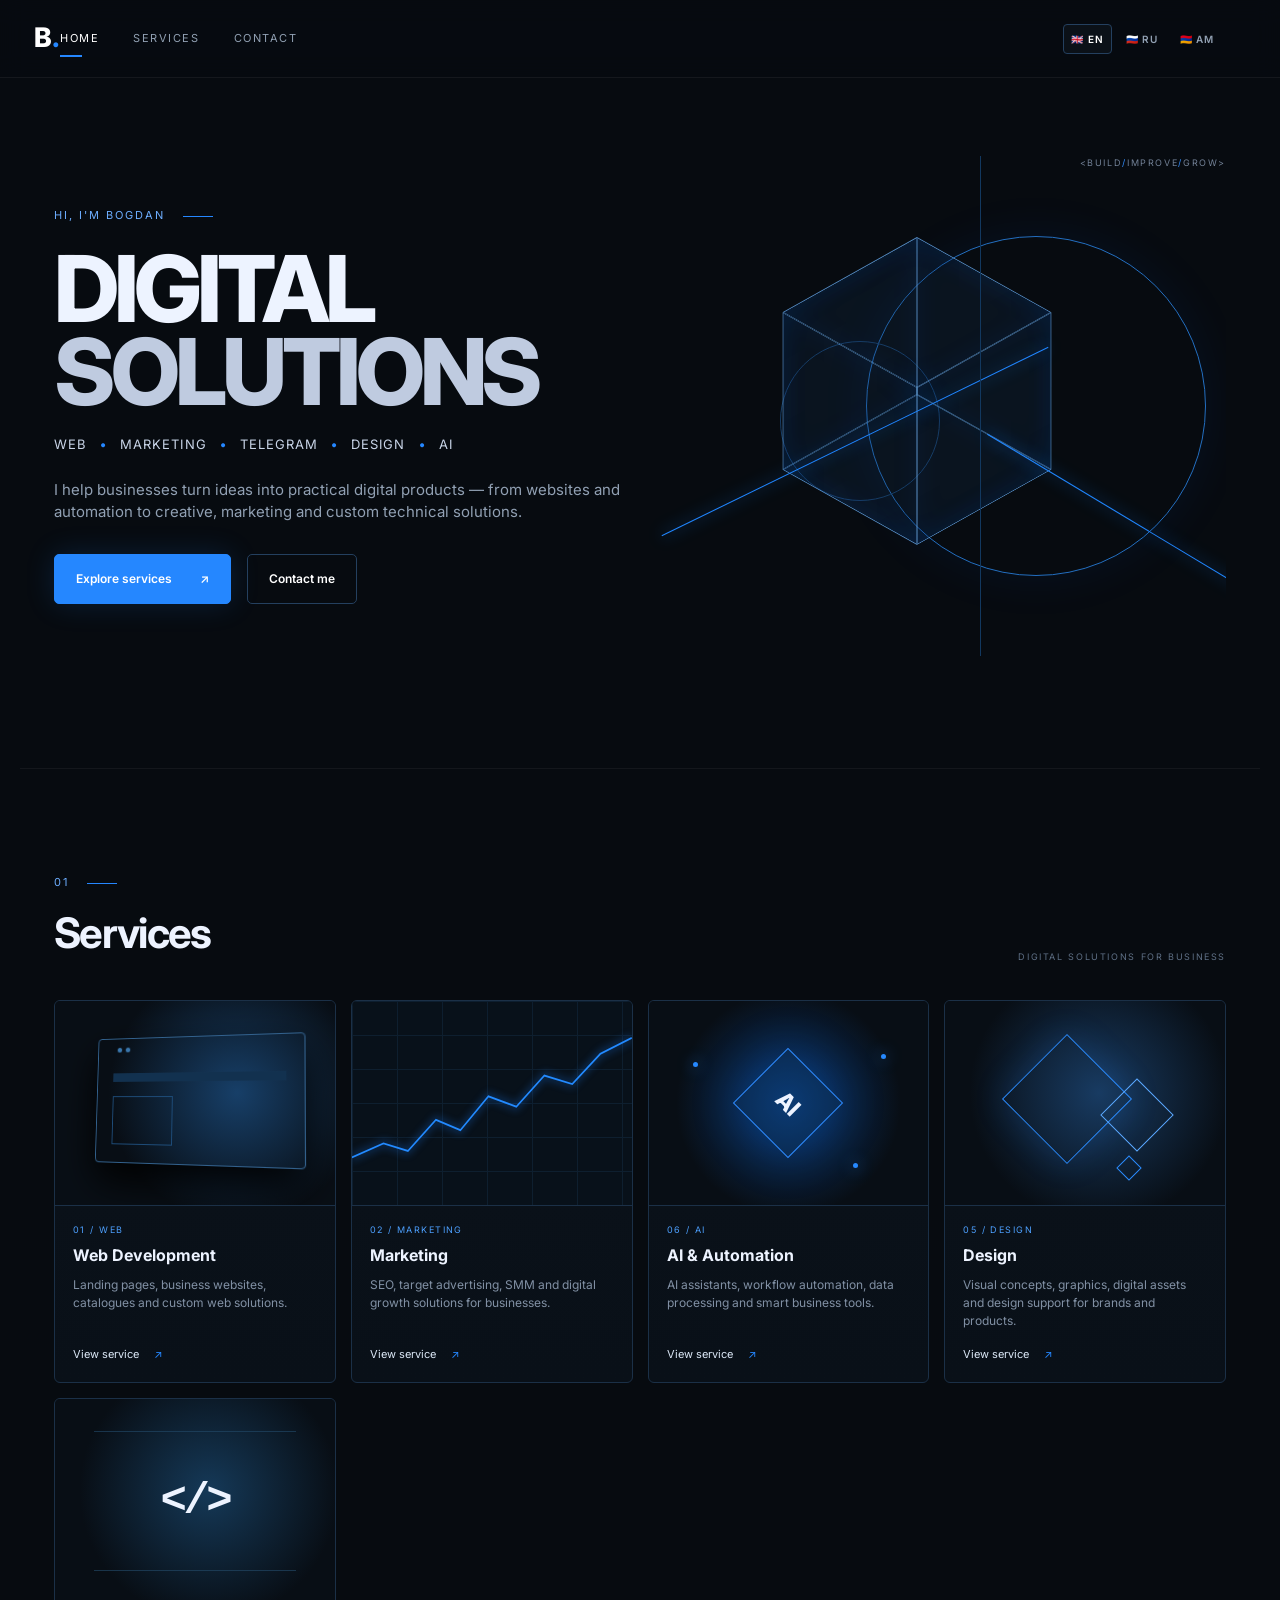
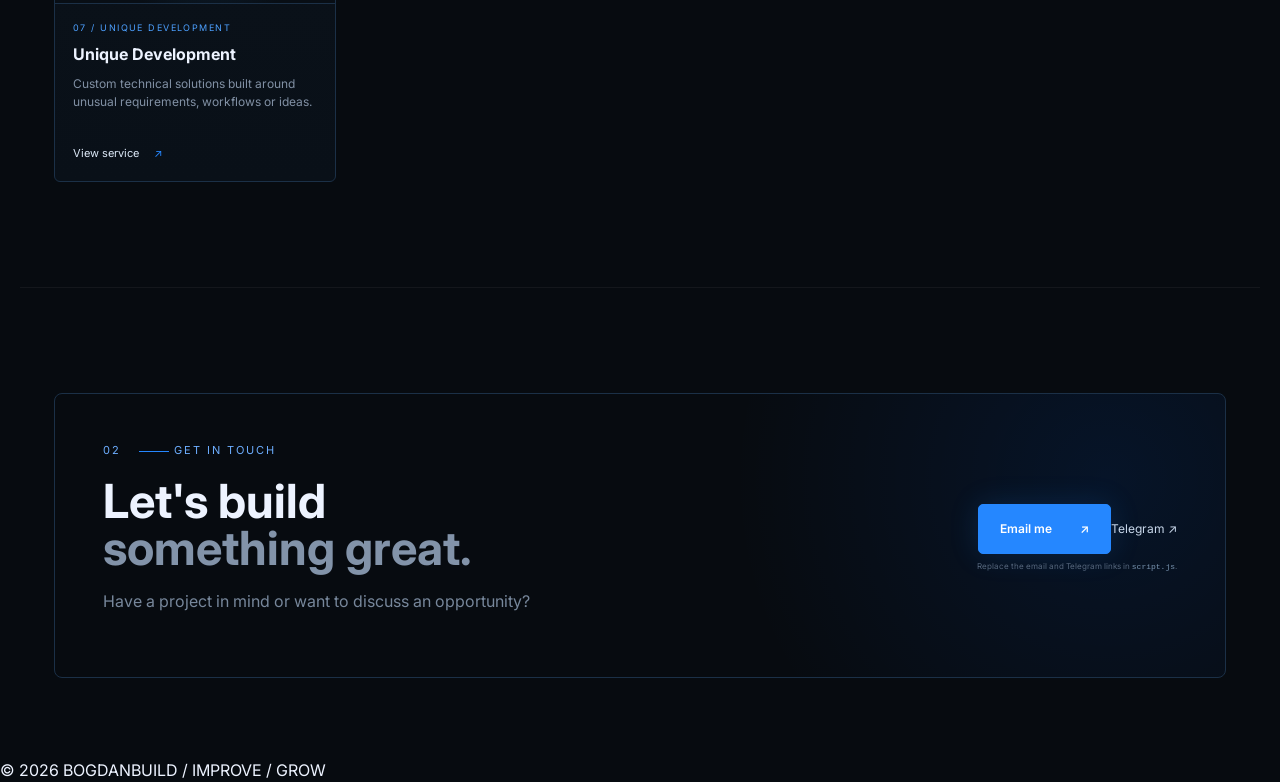
==== index.html @ dc1de94d "Remove AlgoTrading service card from homepage" ====
<!doctype html><html lang="en"><head><meta charset="UTF-8"><meta name="viewport" content="width=device-width,initial-scale=1.0"><meta name="description" content="Bogdan — Digital Solutions. Web development, Marketing, AI and custom development."><title>Bogdan — Digital Solutions</title><link rel="icon" type="image/svg+xml" href="favicon.svg"><link rel="shortcut icon" href="favicon.svg"><link rel="stylesheet" href="style.css"><link rel="stylesheet" href="modal.css"><link rel="stylesheet" href="service-fix.css"><link rel="stylesheet" href="header-fix.css"><link rel="stylesheet" href="home-fix.css"><link rel="stylesheet" href="lang-fix.css"></head><body><header class="header"><a class="logo" href="#home">B<span>.</span></a><nav class="nav" id="nav"><a class="active" href="#home">Home</a><a href="#services">Services</a><a href="#contact">Contact</a></nav><button class="menu-btn" id="menuBtn" aria-label="Open menu"><span></span><span></span></button></header><main><section class="hero section" id="home"><div class="hero-copy reveal"><div class="eyebrow">HI, I'M BOGDAN <i></i></div><h1>DIGITAL<br><span>SOLUTIONS</span></h1><div class="hero-tags">WEB <b>•</b> MARKETING <b>•</b> TELEGRAM <b>•</b> DESIGN <b>•</b> AI</div><p>I help businesses turn ideas into practical digital products — from websites and automation to creative, marketing and custom technical solutions.</p><div class="actions"><a class="btn primary" href="#services">Explore services <span>↗</span></a><a class="btn ghost" href="#contact">Contact me</a></div></div><div class="hero-art reveal"><div class="orb orb-a"></div><div class="orb orb-b"></div><div class="cube"><div class="face f1"></div><div class="face f2"></div><div class="face f3"></div><div class="face f4"></div><div class="face f5"></div><div class="face f6"></div></div><div class="line line-1"></div><div class="line line-2"></div><div class="hero-code">&lt;build<span>/</span>improve<span>/</span>grow&gt;</div></div></section><section class="section services" id="services"><div class="section-head reveal"><div><div class="section-number">01 <i></i></div><h2>Services</h2></div><span class="section-note">DIGITAL SOLUTIONS FOR BUSINESS</span></div><div class="project-grid service-project-grid"><a class="project-card service-project-card reveal" href="services/web-development.html"><div class="project-visual visual-web service-visual"><div class="browser"><div></div><div></div></div></div><div class="project-meta">01 / WEB</div><h3>Web Development</h3><p>Landing pages, business websites, catalogues and custom web solutions.</p><span class="arrow">View service <span>↗</span></span></a><a class="project-card service-project-card reveal" href="services/seo.html"><div class="project-visual visual-chart service-visual"><div class="chart-grid"></div><svg viewBox="0 0 400 170" preserveAspectRatio="none"><polyline points="0,145 45,130 80,138 120,105 155,116 195,80 235,91 275,58 315,67 355,35 400,18"/></svg></div><div class="project-meta">02 / MARKETING</div><h3>Marketing</h3><p>SEO, target advertising, SMM and digital growth solutions for businesses.</p><span class="arrow">View service <span>↗</span></span></a><a class="project-card service-project-card reveal" href="services/ai-automation.html"><div class="project-visual visual-ai service-visual"><div class="ai-box">AI</div><i></i><i></i><i></i></div><div class="project-meta">06 / AI</div><h3>AI &amp; Automation</h3><p>AI assistants, workflow automation, data processing and smart business tools.</p><span class="arrow">View service <span>↗</span></span></a><a class="project-card service-project-card reveal" href="services/design.html"><div class="project-visual visual-design service-visual"><div class="design-shape d1"></div><div class="design-shape d2"></div><div class="design-shape d3"></div></div><div class="project-meta">05 / DESIGN</div><h3>Design</h3><p>Visual concepts, graphics, digital assets and design support for brands and products.</p><span class="arrow">View service <span>↗</span></span></a><a class="project-card service-project-card reveal" href="services/custom-development.html"><div class="project-visual visual-custom service-visual"><div class="custom-code">&lt;/&gt;</div><div class="custom-lines"></div></div><div class="project-meta">07 / UNIQUE DEVELOPMENT</div><h3>Unique Development</h3><p>Custom technical solutions built around unusual requirements, workflows or ideas.</p><span class="arrow">View service <span>↗</span></span></a></div></section><section class="section contact" id="contact"><div class="contact-box reveal"><div><div class="section-number">02 <i></i> GET IN TOUCH</div><h2>Let's build<br><span>something great.</span></h2><p>Have a project in mind or want to discuss an opportunity?</p></div><div class="contact-actions"><a class="btn primary" id="emailLink" href="mailto:YOUR_EMAIL@example.com">Email me <span>↗</span></a><a class="social" href="https://t.me/YOUR_TELEGRAM" target="_blank" rel="noopener">Telegram ↗</a><div class="edit-note">Replace the email and Telegram links in <code>script.js</code>.</div></div></div></section></main><footer><span>© <span id="year"></span> BOGDAN</span><span>BUILD / IMPROVE / GROW</span></footer><script src="home.js"></script><script src="price-fix.js"></script></body></html>
---- style.css ----
@import url('https://fonts.googleapis.com/css2?family=Inter:wght@400;500;600;700;800&display=swap');
:root{--bg:#070b10;--panel:#0b1118;--text:#edf3ff;--muted:#8b99ad;--line:#1b2a3b;--blue:#2587ff}*{box-sizing:border-box}html{scroll-behavior:smooth}body{margin:0;background:var(--bg);color:var(--text);font-family:Inter,Arial,sans-serif;line-height:1.5;overflow-x:hidden}.noise{position:fixed;inset:0;pointer-events:none;opacity:.035;background-image:url("data:image/svg+xml,%3Csvg viewBox='0 0 180 180' xmlns='http://www.w3.org/2000/svg'%3E%3Cfilter id='n'%3E%3CfeTurbulence type='fractalNoise' baseFrequency='.8' numOctaves='4' stitchTiles='stitch'/%3E%3C/filter%3E%3Crect width='100%25' height='100%25' filter='url(%23n)' opacity='.6'/%3E%3C/svg%3E");z-index:20}.header{height:78px;display:flex;align-items:center;justify-content:space-between;max-width:1240px;margin:auto;padding:0 34px;position:relative;z-index:30}.logo{font-size:27px;font-weight:800;color:#fff;text-decoration:none}.logo span{color:var(--blue)}.nav{display:flex;gap:34px}.nav a{font-size:11px;letter-spacing:.14em;text-transform:uppercase;color:#91a0b3;text-decoration:none;position:relative;padding:10px 0}.nav a:hover,.nav a.active{color:#fff}.nav a.active:after{content:"";position:absolute;bottom:0;left:0;width:22px;height:2px;background:var(--blue)}.menu-btn{display:none;background:none;border:0}.section{max-width:1240px;margin:auto;padding:105px 34px;border-top:1px solid rgba(255,255,255,.05)}.hero{min-height:690px;border-top:0;display:grid;grid-template-columns:1fr 1fr;align-items:center;padding-top:70px}.eyebrow,.section-number{font-size:11px;letter-spacing:.18em;color:#6daeff}.eyebrow i,.section-number i{display:inline-block;width:30px;height:1px;background:var(--blue);vertical-align:middle;margin-left:13px}.hero h1,.service-hero h1{font-size:clamp(58px,7.2vw,108px);line-height:.9;letter-spacing:-.055em;margin:24px 0 22px;font-weight:800}.hero h1 span,.service-hero h1 span{color:#bfcbe0}.hero-tags{font-size:13px;letter-spacing:.08em;color:#c9d5e8}.hero-tags b{color:var(--blue);padding:0 8px}.hero p{max-width:570px;color:#91a0b3;font-size:15px;margin:24px 0 30px}.actions{display:flex;gap:16px}.btn{display:inline-flex;align-items:center;gap:28px;padding:15px 21px;border:1px solid #24405f;border-radius:5px;text-decoration:none;color:#fff;font-size:12px;font-weight:600}.btn.primary{background:var(--blue);border-color:var(--blue);box-shadow:0 0 30px rgba(37,135,255,.16)}.btn.ghost{background:transparent}.btn:hover{transform:translateY(-2px);transition:.2s}.hero-art{height:500px;position:relative;overflow:hidden}.hero-art:after{content:"";position:absolute;width:1px;height:100%;background:#12385f;left:58%;top:0}.orb{position:absolute;border:1px solid #236fc1;border-radius:50%}.orb-a{width:340px;height:340px;right:20px;top:80px;box-shadow:0 0 50px rgba(0,100,255,.08)}.orb-b{width:160px;height:160px;left:140px;top:185px;border-color:#173e68}.cube{position:absolute;width:190px;height:190px;left:31%;top:140px;transform:rotateX(56deg) rotateZ(45deg);transform-style:preserve-3d}.face{position:absolute;inset:0;border:1px solid rgba(100,165,230,.55);background:rgba(18,50,82,.12);box-shadow:inset 0 0 40px rgba(0,105,255,.07)}.f1{transform:translateZ(95px)}.f2{transform:rotateY(90deg) translateZ(95px)}.f3{transform:rotateX(90deg) translateZ(95px)}.f4{transform:translateZ(-95px)}.f5{transform:rotateY(90deg) translateZ(-95px)}.f6{transform:rotateX(90deg) translateZ(-95px)}.line{position:absolute;background:#2086ff;box-shadow:0 0 15px #1680ff}.line-1{height:1px;width:430px;top:285px;left:0;transform:rotate(-26deg)}.line-2{height:1px;width:300px;top:355px;right:-40px;transform:rotate(31deg)}.hero-code{position:absolute;right:0;top:0;color:#728196;font-size:9px;letter-spacing:.18em;text-transform:uppercase}.hero-code span{color:#328eff}.section-head{display:flex;justify-content:space-between;align-items:flex-end;margin-bottom:36px}.section-head h2{font-size:42px;letter-spacing:-.04em;margin:10px 0 0}.section-note{font-size:9px;letter-spacing:.18em;color:#5f7086}.service-project-grid{grid-template-columns:repeat(3,1fr)}.service-project-card{text-decoration:none;color:var(--text);display:block}.service-project-card .arrow{display:block}.project-grid{display:grid;grid-template-columns:repeat(4,1fr);gap:15px}.project-card{background:linear-gradient(180deg,#0b121a,#091018);border:1px solid #1b3047;border-radius:6px;overflow:hidden;padding-bottom:20px;transition:.25s}.project-card:hover{transform:translateY(-6px);border-color:#2b65a0}.project-visual{height:205px;position:relative;overflow:hidden;border-bottom:1px solid #1b3047}.project-meta{color:#4da0ff;font-size:9px;letter-spacing:.16em;margin:17px 18px 9px}.project-card h3{font-size:16px;line-height:1.3;margin:0 18px 10px}.project-card p{font-size:12px;color:#8190a4;margin:0 18px 16px;min-height:54px}.arrow{background:none;border:0;color:#dce8f7;margin-left:18px;padding:0;font-size:11px;cursor:pointer}.arrow span{color:var(--blue);margin-left:12px}.visual-web{background:radial-gradient(circle at 65% 45%,#173f68,#080e15 60%)}.browser{position:absolute;left:12%;right:12%;top:34px;height:130px;border:1px solid #32618d;border-radius:4px;transform:perspective(400px) rotateY(-12deg) rotateX(4deg);box-shadow:0 18px 40px #000}.browser:before{content:"";position:absolute;left:12px;top:9px;width:5px;height:5px;border-radius:50%;box-shadow:9px 0 #3976ac,18px 0 #3976ac}.browser div:first-child{position:absolute;left:17px;right:17px;top:36px;height:9px;background:#12314f}.browser div:last-child{position:absolute;left:17px;width:65px;top:60px;height:50px;border:1px solid #1d4b78}.visual-web>span{position:absolute;right:20px;top:20px;color:#55a5ff;font-size:10px;letter-spacing:.2em}.visual-telegram{background:radial-gradient(circle at 55% 45%,#0c3d6e,#080e15 65%)}.tg-grid{position:absolute;inset:0;background:linear-gradient(90deg,transparent 49%,#174366 50%,transparent 51%),linear-gradient(transparent 49%,#174366 50%,transparent 51%);background-size:42px 42px;opacity:.35}.tg-plane{position:absolute;left:50%;top:50%;transform:translate(-50%,-50%) rotate(-8deg);font-size:68px;color:#238aff;text-shadow:0 0 30px rgba(35,138,255,.45);z-index:2}.visual-telegram>span{position:absolute;right:18px;top:18px;color:#55a5ff;font-size:10px;letter-spacing:.2em}.visual-ai{background:radial-gradient(circle,#0b3870,#080e15 65%)}.ai-box{position:absolute;left:50%;top:50%;transform:translate(-50%,-50%) rotate(45deg);width:78px;height:78px;border:1px solid #2d8aff;background:rgba(12,67,125,.28);display:flex;align-items:center;justify-content:center;font-size:23px;font-weight:800;box-shadow:0 0 50px rgba(0,110,255,.28)}.visual-ai i{position:absolute;width:5px;height:5px;background:#2689ff;border-radius:50%;box-shadow:0 0 15px #2689ff}.visual-ai i:nth-child(2){left:16%;top:30%}.visual-ai i:nth-child(3){right:15%;top:26%}.visual-ai i:nth-child(4){right:25%;bottom:18%}.visual-chart{background:#08111a}.chart-grid{position:absolute;inset:0;background:linear-gradient(#16304a 1px,transparent 1px),linear-gradient(90deg,#16304a 1px,transparent 1px);background-size:45px 34px;opacity:.45}.visual-chart svg{position:absolute;inset:20px 0;width:100%;height:160px}.visual-chart polyline{fill:none;stroke:#238aff;stroke-width:2;filter:drop-shadow(0 0 5px #167dff)}.skills{padding-top:95px}.skills-grid{display:grid;grid-template-columns:repeat(6,1fr);gap:14px}.skill{min-height:145px;border:1px solid #1b3047;border-radius:6px;padding:23px 18px;display:flex;flex-direction:column;justify-content:space-between;background:#091018}.skill span{font-size:25px;color:#2d8cff}.skill strong{font-size:12px}.skill small{color:#6e7d91;font-size:9px}.about-grid{display:grid;grid-template-columns:1.3fr .8fr;gap:100px}.about-copy{max-width:700px}.about-copy p{color:#8c9bad;font-size:15px}.about-copy .lead{font-size:20px;line-height:1.6;color:#c9d5e7}.traits{display:flex;gap:28px;margin-top:35px;flex-wrap:wrap}.traits span{font-size:10px;color:#94a5ba}.facts div{border-bottom:1px solid #1a2b3f;padding:17px 0;display:flex;justify-content:space-between;gap:30px}.facts span{font-size:9px;letter-spacing:.16em;color:#4d9eff}.facts strong{font-size:11px;text-align:right}.contact{padding-bottom:80px}.contact-box{border:1px solid #1b3047;border-radius:8px;padding:48px;display:flex;justify-content:space-between;align-items:center;background:radial-gradient(circle at 90% 30%,rgba(0,100,255,.1),transparent 35%)}.contact h2{font-size:47px;line-height:1;margin:18px 0}.contact h2 span{color:#8293a9}.contact p{color:#77879b}.contact-actions{text-align:right;min-width:240px}.social{display:inline-block;margin:22px 0;color:#c9d8eb;text-decoration:none;font-size:12px}.edit-note{font-size:8px;color:#56677d;max-width:240px;margin-left:auto}.edit-note code{color:#7893af}.modal{display:none;position:fixed;inset:0;z-index:100;align-items:center;justify-content:center;padding:25px}.modal.open{display:flex}.modal-backdrop{position:absolute;inset:0;background:rgba(2,5,9,.82);backdrop-filter:blur(8px)}.modal-card{position:relative;width:min(720px,100%);padding:45px;background:#0a1119;border:1px solid #284665;border-radius:8px;z-index:2;box-shadow:0 30px 100px #000}.modal-card h2{font-size:34px;margin:15px 0}.modal-card p{color:#8d9db0}.modal-close{position:absolute;right:18px;top:12px;background:none;border:0;color:#b9c7d9;font-size:30px;cursor:pointer}.modal-placeholder{height:170px;border:1px dashed #274766;margin-top:28px;display:grid;place-items:center;text-align:center;color:#477eb5;font-size:11px;letter-spacing:.15em}.modal-placeholder span{font-size:9px;letter-spacing:0;color:#64758a}.reveal{opacity:0;transform:translateY(20px);transition:opacity .7s ease,transform .7s ease}.reveal.visible{opacity:1;transform:none}.service-hero{min-height:590px;padding-top:110px}.service-intro{max-width:700px;color:#91a0b3;font-size:17px;line-height:1.7;margin:30px 0}.service-grid-section h2,.process h2{font-size:38px;letter-spacing:-.035em;max-width:700px;margin:15px 0 35px}.feature-grid{display:grid;grid-template-columns:repeat(3,1fr);gap:12px}.feature-grid>div{padding:25px;border:1px solid #1b3047;background:#091018;border-radius:6px;min-height:145px}.feature-grid b{font-size:13px}.feature-grid p{font-size:11px;color:#8190a4;margin:10px 0 0}.steps{display:grid;grid-template-columns:repeat(4,1fr);gap:12px}.steps>div{border-top:1px solid #2a4a69;padding-top:18px}.steps span{display:block;color:#4da0ff;font-size:10px;margin-bottom:25px}.steps b{font-size:12px}.steps p{font-size:11px;color:#8190a4}.process{padding-top:80px}
@media(max-width:950px){.service-project-grid,.project-grid{grid-template-columns:repeat(2,1fr)}.skills-grid{grid-template-columns:repeat(3,1fr)}.hero{grid-template-columns:1fr}.hero-art{height:350px;order:-1}.about-grid{grid-template-columns:1fr;gap:40px}.contact-box{align-items:flex-start;gap:35px;flex-direction:column}.contact-actions{text-align:left}.edit-note{margin-left:0}.section-head{align-items:flex-start;gap:20px;flex-direction:column}.feature-grid{grid-template-columns:repeat(2,1fr)}.steps{grid-template-columns:repeat(2,1fr)}}@media(max-width:650px){.header{padding:0 20px;height:68px}.menu-btn{display:block;width:34px;height:30px}.menu-btn span{display:block;width:25px;height:1px;background:#fff;margin:7px 0}.nav{display:none;position:absolute;top:68px;left:0;right:0;padding:18px 20px;background:#080d13;border-bottom:1px solid #1b3047;flex-direction:column;gap:5px}.nav.open{display:flex}.section{padding:75px 20px}.hero{padding-top:45px;min-height:auto}.hero h1,.service-hero h1{font-size:52px}.hero-art{height:270px}.cube{width:130px;height:130px;left:31%;top:80px}.f1,.f2,.f3,.f4,.f5,.f6{transform:translateZ(65px)}.f2{transform:rotateY(90deg) translateZ(65px)}.f3{transform:rotateX(90deg) translateZ(65px)}.f4{transform:translateZ(-65px)}.f5{transform:rotateY(90deg) translateZ(-65px)}.f6{transform:rotateX(90deg) translateZ(-65px)}.orb-a{width:220px;height:220px;right:-20px;top:35px}.orb-b{width:100px;height:100px;left:65px;top:120px}.line-1{width:280px;top:170px}.line-2{width:220px;top:230px}.service-project-grid,.project-grid,.skills-grid,.feature-grid,.steps{grid-template-columns:1fr}.section-head h2{font-size:34px}.contact h2{font-size:39px}.service-hero{min-height:500px;padding-top:75px}.service-intro{font-size:15px}.contact-box{padding:30px 24px}.modal-card{padding:32px 25px}}
/* Service portfolio cards: visual case studies are intentionally reusable until real screenshots are added. */
.service-portfolio{padding-top:80px}.service-portfolio .project-grid{grid-template-columns:repeat(3,1fr)}.service-portfolio .project-card{display:block}.service-portfolio .project-card .arrow{display:block;margin-top:4px}@media(max-width:950px){.service-portfolio .project-grid{grid-template-columns:repeat(2,1fr)}}@media(max-width:650px){.service-portfolio .project-grid{grid-template-columns:1fr}}
---- modal.css ----
.header{position:fixed!important;top:0;left:0;right:0;width:100%;max-width:none!important;margin:0!important;z-index:1000!important;background:rgba(7,11,16,.94)!important;backdrop-filter:blur(12px);-webkit-backdrop-filter:blur(12px);border-bottom:1px solid rgba(255,255,255,.06)}body{padding-top:78px}main{padding-top:0!important}html{scroll-padding-top:78px}@media(max-width:650px){.header{height:68px}.header .nav{top:68px}body{padding-top:68px}html{scroll-padding-top:68px}}.service-visual em{display:none!important}.service-visual .visual-corner{display:block}.modal{display:none!important;position:fixed!important;inset:0!important;z-index:1000!important;align-items:center!important;justify-content:center!important;padding:24px!important}.modal.open{display:flex!important}.modal-backdrop{position:absolute!important;inset:0!important;background:rgba(2,5,9,.86)!important;backdrop-filter:blur(8px)!important}.modal-card{position:relative!important;width:min(1000px,96vw)!important;max-height:92vh!important;overflow:auto!important;padding:34px!important;background:#0a1119!important;border:1px solid #284665!important;border-radius:8px!important;z-index:2!important;box-shadow:0 30px 100px #000!important}.modal-card h2{font-size:32px!important;margin:10px 0 12px!important}.modal-card #modalText{max-width:850px!important;color:#9aaabd!important;line-height:1.7!important;margin:0!important}.modal-content-grid{display:grid;grid-template-columns:minmax(0,1.45fr) minmax(240px,.55fr);gap:24px;margin-top:28px}.modal-preview{min-height:330px!important;position:relative!important;overflow:hidden!important;border:1px solid #1b3047!important;border-radius:6px!important;background:#080e15!important}.modal-preview .browser{left:8%!important;right:8%!important;top:55px!important;height:220px!important}.modal-preview .visual-corner,.modal-preview>em{display:none!important}.modal-preview>span{position:absolute!important;right:24px!important;top:22px!important;color:#55a5ff!important;font-size:11px!important;letter-spacing:.2em!important}.modal-side{border:1px solid #1b3047;border-radius:6px;padding:26px;background:#091018;display:flex;flex-direction:column;justify-content:flex-start}.modal-side-label{font-size:9px;letter-spacing:.18em;color:#5f7086;margin-bottom:10px}.modal-price{font-size:28px;font-weight:700;color:#edf3ff;margin-bottom:28px}.modal-order{justify-content:center;width:100%;margin-top:auto}.modal-close{z-index:3!important}@media(max-width:700px){.modal-card{padding:24px}.modal-content-grid{grid-template-columns:1fr}.modal-preview{min-height:250px}.modal-preview .browser{top:45px;height:165px}.modal-price{font-size:24px}}
---- service-fix.css ----
.service-project-card,.web-offer-card{cursor:pointer}.service-visual{position:relative;overflow:hidden;isolation:isolate}.service-visual>.visual-corner,.service-visual>span{display:none!important}.service-visual .design-shape,.service-visual .custom-lines,.service-visual .custom-code,.service-visual .ai-box,.service-visual .browser,.service-visual .chart-grid,.service-visual svg,.service-visual .tg-grid,.service-visual .tg-plane{pointer-events:none}.visual-design{background:radial-gradient(circle at 55% 45%,#183b62,#080e15 68%);}.visual-design .d1{position:absolute;width:92px;height:92px;left:27%;top:52px;border:1px solid #2b8cff;transform:rotate(45deg);box-shadow:0 0 35px rgba(37,135,255,.18)}.visual-design .d2{position:absolute;width:52px;height:52px;right:22%;top:88px;border:1px solid #5aa8ff;transform:rotate(45deg)}.visual-design .d3{position:absolute;width:18px;height:18px;right:31%;bottom:28px;border:1px solid #2b8cff;transform:rotate(45deg)}.visual-smm{background:radial-gradient(circle at 50% 45%,#173b60,#080e15 68%)}.visual-smm .smm-grid{position:absolute;inset:35px;background:linear-gradient(90deg,transparent 49%,#245079 50%,transparent 51%),linear-gradient(transparent 49%,#245079 50%,transparent 51%);background-size:42px 42px;opacity:.55}.visual-smm .smm-badge{position:absolute;left:50%;top:50%;transform:translate(-50%,-50%);font-size:28px;font-weight:800;letter-spacing:.08em;color:#edf3ff;border:1px solid #2d8aff;padding:18px 22px;background:rgba(7,15,25,.72);box-shadow:0 0 35px rgba(37,135,255,.2)}.visual-custom{background:radial-gradient(circle at 55% 45%,#153958,#080e15 68%)}.visual-custom .custom-code{position:absolute;left:50%;top:50%;transform:translate(-50%,-50%);font:800 44px/1 monospace;color:#edf3ff;letter-spacing:-.08em}.visual-custom .custom-lines{position:absolute;left:14%;right:14%;top:32px;bottom:32px;border-top:1px solid #234967;border-bottom:1px solid #234967;opacity:.65}.modal-card{width:min(1040px,96vw)!important}.modal-content-grid{grid-template-columns:minmax(0,1.5fr) minmax(250px,.5fr)!important}.modal-preview{min-height:360px!important}.modal-preview>span{z-index:5}.modal-preview>.service-visual{position:absolute!important;inset:0!important;width:100%!important;height:100%!important;max-width:none!important;border:0!important}.modal-side{min-height:360px}.modal-order{margin-top:auto!important}@media(max-width:700px){.modal-content-grid{grid-template-columns:1fr!important}.modal-preview,.modal-side{min-height:270px}.modal-side{min-height:220px}}
---- header-fix.css ----
/* Fixed site header */
html{scroll-padding-top:78px}
.header{position:fixed!important;top:0;left:50%;transform:translateX(-50%);width:100%;z-index:9999}
main{padding-top:78px}
@media(max-width:650px){html{scroll-padding-top:68px}.header{height:68px}.nav{top:68px}main{padding-top:68px}}
---- home-fix.css ----
/* Homepage stability fixes */
.noise{display:none!important}
.reveal{opacity:1!important;transform:none!important;transition:none!important}
*{animation:none!important}
---- lang-fix.css ----
.lang-switch{display:flex;align-items:center;gap:6px;margin-left:auto;margin-right:24px;z-index:10000;flex-shrink:0}.lang-switch button{display:inline-flex;align-items:center;gap:6px;height:30px;padding:4px 7px;border:1px solid transparent;border-radius:4px;background:transparent;color:#91a0b3;font:600 10px/1 Inter,Arial,sans-serif;letter-spacing:.08em;cursor:pointer;white-space:nowrap}.lang-switch button:hover,.lang-switch button.active{color:#fff;border-color:#24405f;background:#0b1118}.lang-switch .flag{display:inline-block;width:22px;height:14px;flex:0 0 22px;border-radius:2px;overflow:hidden;position:relative;box-shadow:0 0 0 1px rgba(255,255,255,.12)}.lang-switch .flag-en{background:#173b91}.lang-switch .flag-en:before{content:"";position:absolute;inset:0;background:linear-gradient(25deg,transparent 43%,#fff 44%,#fff 56%,transparent 57%),linear-gradient(-25deg,transparent 43%,#fff 44%,#fff 56%,transparent 57%),linear-gradient(90deg,transparent 38%,#fff 38%,#fff 62%,transparent 62%),linear-gradient(0deg,transparent 35%,#fff 35%,#fff 65%,transparent 65%),linear-gradient(25deg,transparent 47%,#c9152b 48%,#c9152b 52%,transparent 53%),linear-gradient(-25deg,transparent 47%,#c9152b 48%,#c9152b 52%,transparent 53%),linear-gradient(90deg,transparent 44%,#c9152b 44%,#c9152b 56%,transparent 56%),linear-gradient(0deg,transparent 42%,#c9152b 42%,#c9152b 58%,transparent 58%)}.lang-switch .flag-ru{background:linear-gradient(to bottom,#fff 0 33.33%,#164fa0 33.33% 66.66%,#d71920 66.66%)}.lang-switch .flag-am{background:linear-gradient(to bottom,#d90012 0 33.33%,#0033a0 33.33% 66.66%,#f2a800 66.66%)}@media(max-width:650px){.lang-switch{position:absolute;right:60px;top:50%;transform:translateY(-50%);margin:0;gap:2px}.lang-switch button{padding:4px 5px}.lang-switch button span:last-child{display:none}.lang-switch .flag{width:24px;height:15px;flex-basis:24px}}
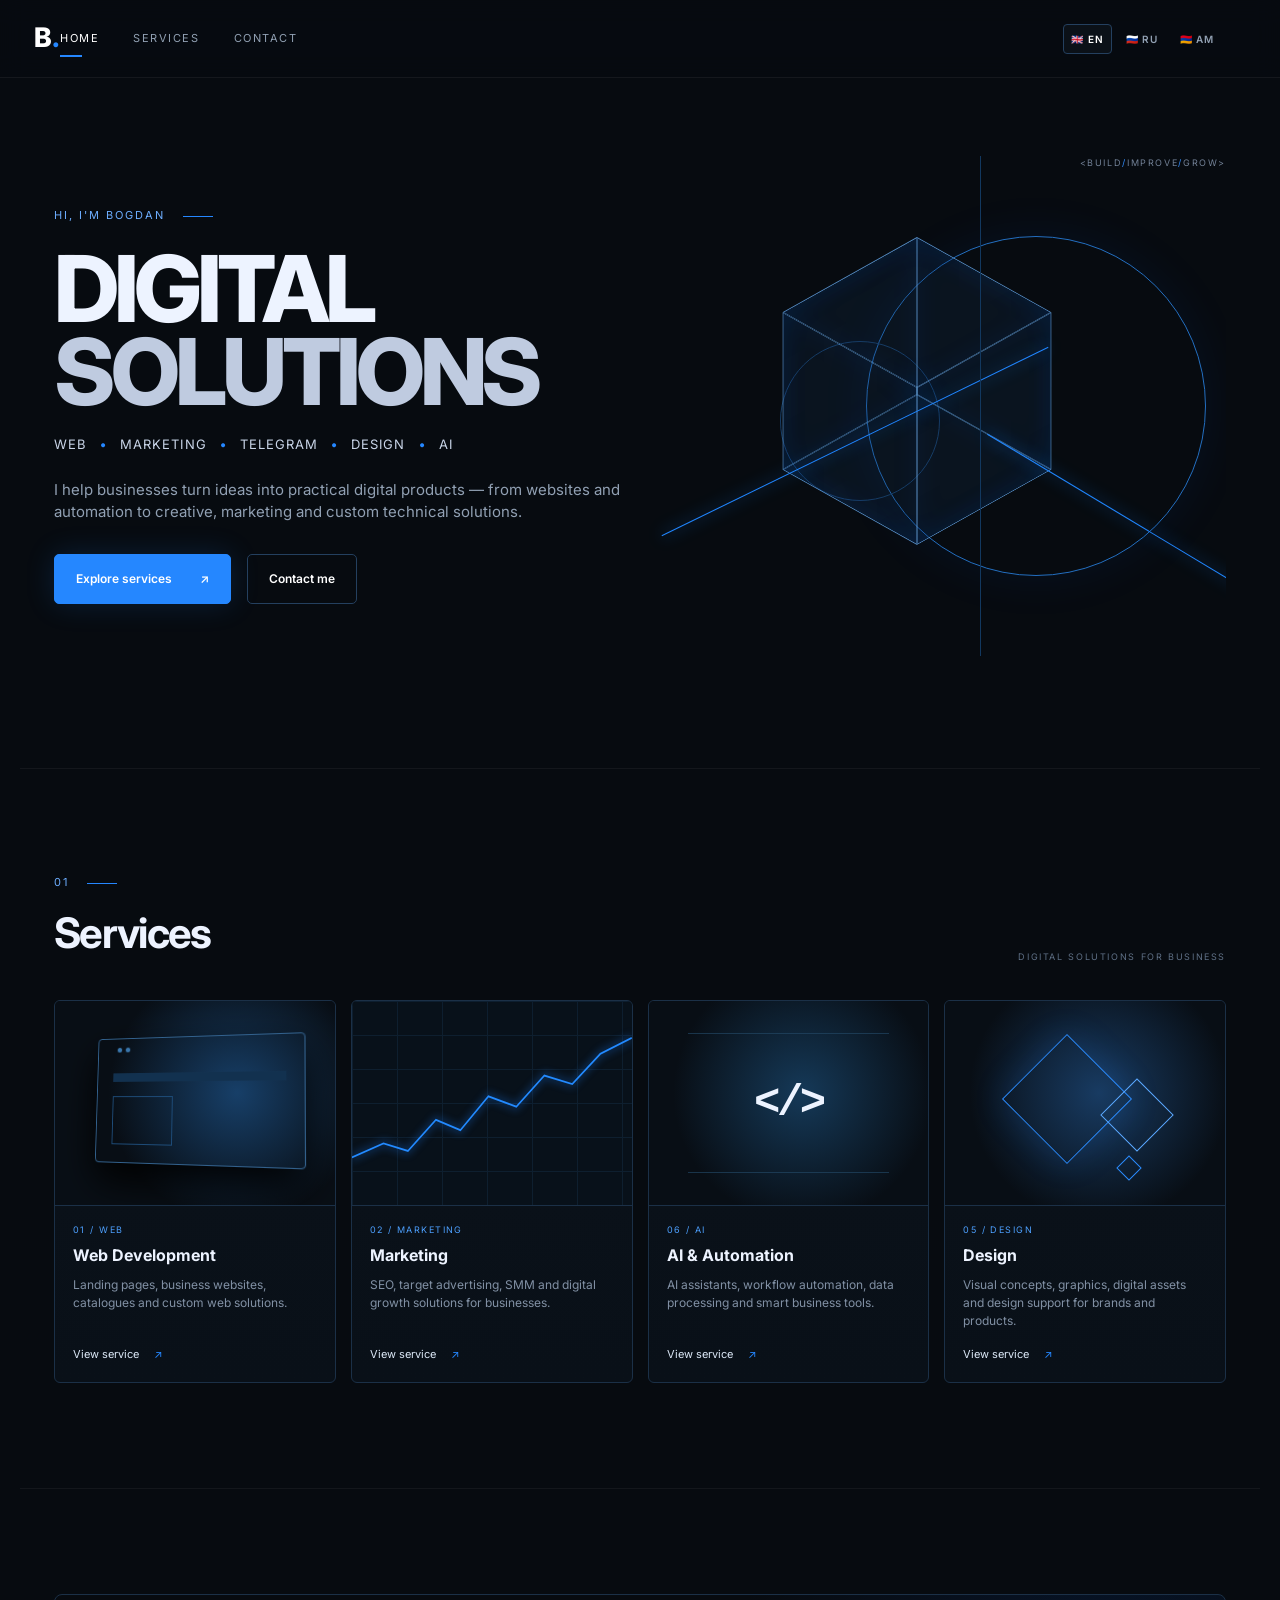
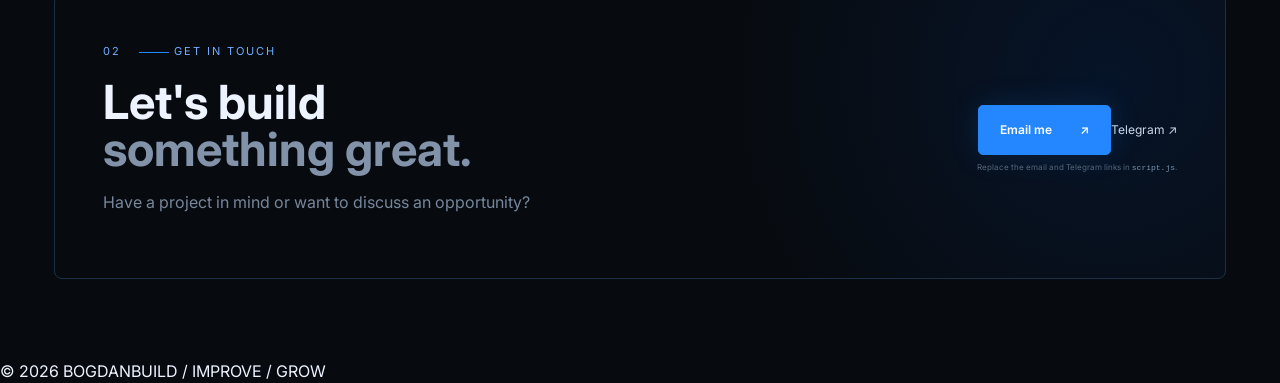
==== commit 602dc152: "Replace AI preview with Unique Development preview and remove Unique Development card" ====
--- a/index.html
+++ b/index.html
@@ -1 +1 @@
-<!doctype html><html lang="en"><head><meta charset="UTF-8"><meta name="viewport" content="width=device-width,initial-scale=1.0"><meta name="description" content="Bogdan — Digital Solutions. Web development, Marketing, AI and custom development."><title>Bogdan — Digital Solutions</title><link rel="icon" type="image/svg+xml" href="favicon.svg"><link rel="shortcut icon" href="favicon.svg"><link rel="stylesheet" href="style.css"><link rel="stylesheet" href="modal.css"><link rel="stylesheet" href="service-fix.css"><link rel="stylesheet" href="header-fix.css"><link rel="stylesheet" href="home-fix.css"><link rel="stylesheet" href="lang-fix.css"></head><body><header class="header"><a class="logo" href="#home">B<span>.</span></a><nav class="nav" id="nav"><a class="active" href="#home">Home</a><a href="#services">Services</a><a href="#contact">Contact</a></nav><button class="menu-btn" id="menuBtn" aria-label="Open menu"><span></span><span></span></button></header><main><section class="hero section" id="home"><div class="hero-copy reveal"><div class="eyebrow">HI, I'M BOGDAN <i></i></div><h1>DIGITAL<br><span>SOLUTIONS</span></h1><div class="hero-tags">WEB <b>•</b> MARKETING <b>•</b> TELEGRAM <b>•</b> DESIGN <b>•</b> AI</div><p>I help businesses turn ideas into practical digital products — from websites and automation to creative, marketing and custom technical solutions.</p><div class="actions"><a class="btn primary" href="#services">Explore services <span>↗</span></a><a class="btn ghost" href="#contact">Contact me</a></div></div><div class="hero-art reveal"><div class="orb orb-a"></div><div class="orb orb-b"></div><div class="cube"><div class="face f1"></div><div class="face f2"></div><div class="face f3"></div><div class="face f4"></div><div class="face f5"></div><div class="face f6"></div></div><div class="line line-1"></div><div class="line line-2"></div><div class="hero-code">&lt;build<span>/</span>improve<span>/</span>grow&gt;</div></div></section><section class="section services" id="services"><div class="section-head reveal"><div><div class="section-number">01 <i></i></div><h2>Services</h2></div><span class="section-note">DIGITAL SOLUTIONS FOR BUSINESS</span></div><div class="project-grid service-project-grid"><a class="project-card service-project-card reveal" href="services/web-development.html"><div class="project-visual visual-web service-visual"><div class="browser"><div></div><div></div></div></div><div class="project-meta">01 / WEB</div><h3>Web Development</h3><p>Landing pages, business websites, catalogues and custom web solutions.</p><span class="arrow">View service <span>↗</span></span></a><a class="project-card service-project-card reveal" href="services/seo.html"><div class="project-visual visual-chart service-visual"><div class="chart-grid"></div><svg viewBox="0 0 400 170" preserveAspectRatio="none"><polyline points="0,145 45,130 80,138 120,105 155,116 195,80 235,91 275,58 315,67 355,35 400,18"/></svg></div><div class="project-meta">02 / MARKETING</div><h3>Marketing</h3><p>SEO, target advertising, SMM and digital growth solutions for businesses.</p><span class="arrow">View service <span>↗</span></span></a><a class="project-card service-project-card reveal" href="services/ai-automation.html"><div class="project-visual visual-ai service-visual"><div class="ai-box">AI</div><i></i><i></i><i></i></div><div class="project-meta">06 / AI</div><h3>AI &amp; Automation</h3><p>AI assistants, workflow automation, data processing and smart business tools.</p><span class="arrow">View service <span>↗</span></span></a><a class="project-card service-project-card reveal" href="services/design.html"><div class="project-visual visual-design service-visual"><div class="design-shape d1"></div><div class="design-shape d2"></div><div class="design-shape d3"></div></div><div class="project-meta">05 / DESIGN</div><h3>Design</h3><p>Visual concepts, graphics, digital assets and design support for brands and products.</p><span class="arrow">View service <span>↗</span></span></a><a class="project-card service-project-card reveal" href="services/custom-development.html"><div class="project-visual visual-custom service-visual"><div class="custom-code">&lt;/&gt;</div><div class="custom-lines"></div></div><div class="project-meta">07 / UNIQUE DEVELOPMENT</div><h3>Unique Development</h3><p>Custom technical solutions built around unusual requirements, workflows or ideas.</p><span class="arrow">View service <span>↗</span></span></a></div></section><section class="section contact" id="contact"><div class="contact-box reveal"><div><div class="section-number">02 <i></i> GET IN TOUCH</div><h2>Let's build<br><span>something great.</span></h2><p>Have a project in mind or want to discuss an opportunity?</p></div><div class="contact-actions"><a class="btn primary" id="emailLink" href="mailto:YOUR_EMAIL@example.com">Email me <span>↗</span></a><a class="social" href="https://t.me/YOUR_TELEGRAM" target="_blank" rel="noopener">Telegram ↗</a><div class="edit-note">Replace the email and Telegram links in <code>script.js</code>.</div></div></div></section></main><footer><span>© <span id="year"></span> BOGDAN</span><span>BUILD / IMPROVE / GROW</span></footer><script src="home.js"></script><script src="price-fix.js"></script></body></html>+<!doctype html><html lang="en"><head><meta charset="UTF-8"><meta name="viewport" content="width=device-width,initial-scale=1.0"><meta name="description" content="Bogdan — Digital Solutions. Web development, Marketing, AI and custom development."><title>Bogdan — Digital Solutions</title><link rel="icon" type="image/svg+xml" href="favicon.svg"><link rel="shortcut icon" href="favicon.svg"><link rel="stylesheet" href="style.css"><link rel="stylesheet" href="modal.css"><link rel="stylesheet" href="service-fix.css"><link rel="stylesheet" href="header-fix.css"><link rel="stylesheet" href="home-fix.css"><link rel="stylesheet" href="lang-fix.css"></head><body><header class="header"><a class="logo" href="#home">B<span>.</span></a><nav class="nav" id="nav"><a class="active" href="#home">Home</a><a href="#services">Services</a><a href="#contact">Contact</a></nav><button class="menu-btn" id="menuBtn" aria-label="Open menu"><span></span><span></span></button></header><main><section class="hero section" id="home"><div class="hero-copy reveal"><div class="eyebrow">HI, I'M BOGDAN <i></i></div><h1>DIGITAL<br><span>SOLUTIONS</span></h1><div class="hero-tags">WEB <b>•</b> MARKETING <b>•</b> TELEGRAM <b>•</b> DESIGN <b>•</b> AI</div><p>I help businesses turn ideas into practical digital products — from websites and automation to creative, marketing and custom technical solutions.</p><div class="actions"><a class="btn primary" href="#services">Explore services <span>↗</span></a><a class="btn ghost" href="#contact">Contact me</a></div></div><div class="hero-art reveal"><div class="orb orb-a"></div><div class="orb orb-b"></div><div class="cube"><div class="face f1"></div><div class="face f2"></div><div class="face f3"></div><div class="face f4"></div><div class="face f5"></div><div class="face f6"></div></div><div class="line line-1"></div><div class="line line-2"></div><div class="hero-code">&lt;build<span>/</span>improve<span>/</span>grow&gt;</div></div></section><section class="section services" id="services"><div class="section-head reveal"><div><div class="section-number">01 <i></i></div><h2>Services</h2></div><span class="section-note">DIGITAL SOLUTIONS FOR BUSINESS</span></div><div class="project-grid service-project-grid"><a class="project-card service-project-card reveal" href="services/web-development.html"><div class="project-visual visual-web service-visual"><div class="browser"><div></div><div></div></div></div><div class="project-meta">01 / WEB</div><h3>Web Development</h3><p>Landing pages, business websites, catalogues and custom web solutions.</p><span class="arrow">View service <span>↗</span></span></a><a class="project-card service-project-card reveal" href="services/seo.html"><div class="project-visual visual-chart service-visual"><div class="chart-grid"></div><svg viewBox="0 0 400 170" preserveAspectRatio="none"><polyline points="0,145 45,130 80,138 120,105 155,116 195,80 235,91 275,58 315,67 355,35 400,18"/></svg></div><div class="project-meta">02 / MARKETING</div><h3>Marketing</h3><p>SEO, target advertising, SMM and digital growth solutions for businesses.</p><span class="arrow">View service <span>↗</span></span></a><a class="project-card service-project-card reveal" href="services/ai-automation.html"><div class="project-visual visual-custom service-visual"><div class="custom-code">&lt;/&gt;</div><div class="custom-lines"></div></div><div class="project-meta">06 / AI</div><h3>AI &amp; Automation</h3><p>AI assistants, workflow automation, data processing and smart business tools.</p><span class="arrow">View service <span>↗</span></span></a><a class="project-card service-project-card reveal" href="services/design.html"><div class="project-visual visual-design service-visual"><div class="design-shape d1"></div><div class="design-shape d2"></div><div class="design-shape d3"></div></div><div class="project-meta">05 / DESIGN</div><h3>Design</h3><p>Visual concepts, graphics, digital assets and design support for brands and products.</p><span class="arrow">View service <span>↗</span></span></a></div></section><section class="section contact" id="contact"><div class="contact-box reveal"><div><div class="section-number">02 <i></i> GET IN TOUCH</div><h2>Let's build<br><span>something great.</span></h2><p>Have a project in mind or want to discuss an opportunity?</p></div><div class="contact-actions"><a class="btn primary" id="emailLink" href="mailto:YOUR_EMAIL@example.com">Email me <span>↗</span></a><a class="social" href="https://t.me/YOUR_TELEGRAM" target="_blank" rel="noopener">Telegram ↗</a><div class="edit-note">Replace the email and Telegram links in <code>script.js</code>.</div></div></div></section></main><footer><span>© <span id="year"></span> BOGDAN</span><span>BUILD / IMPROVE / GROW</span></footer><script src="home.js"></script><script src="price-fix.js"></script></body></html>
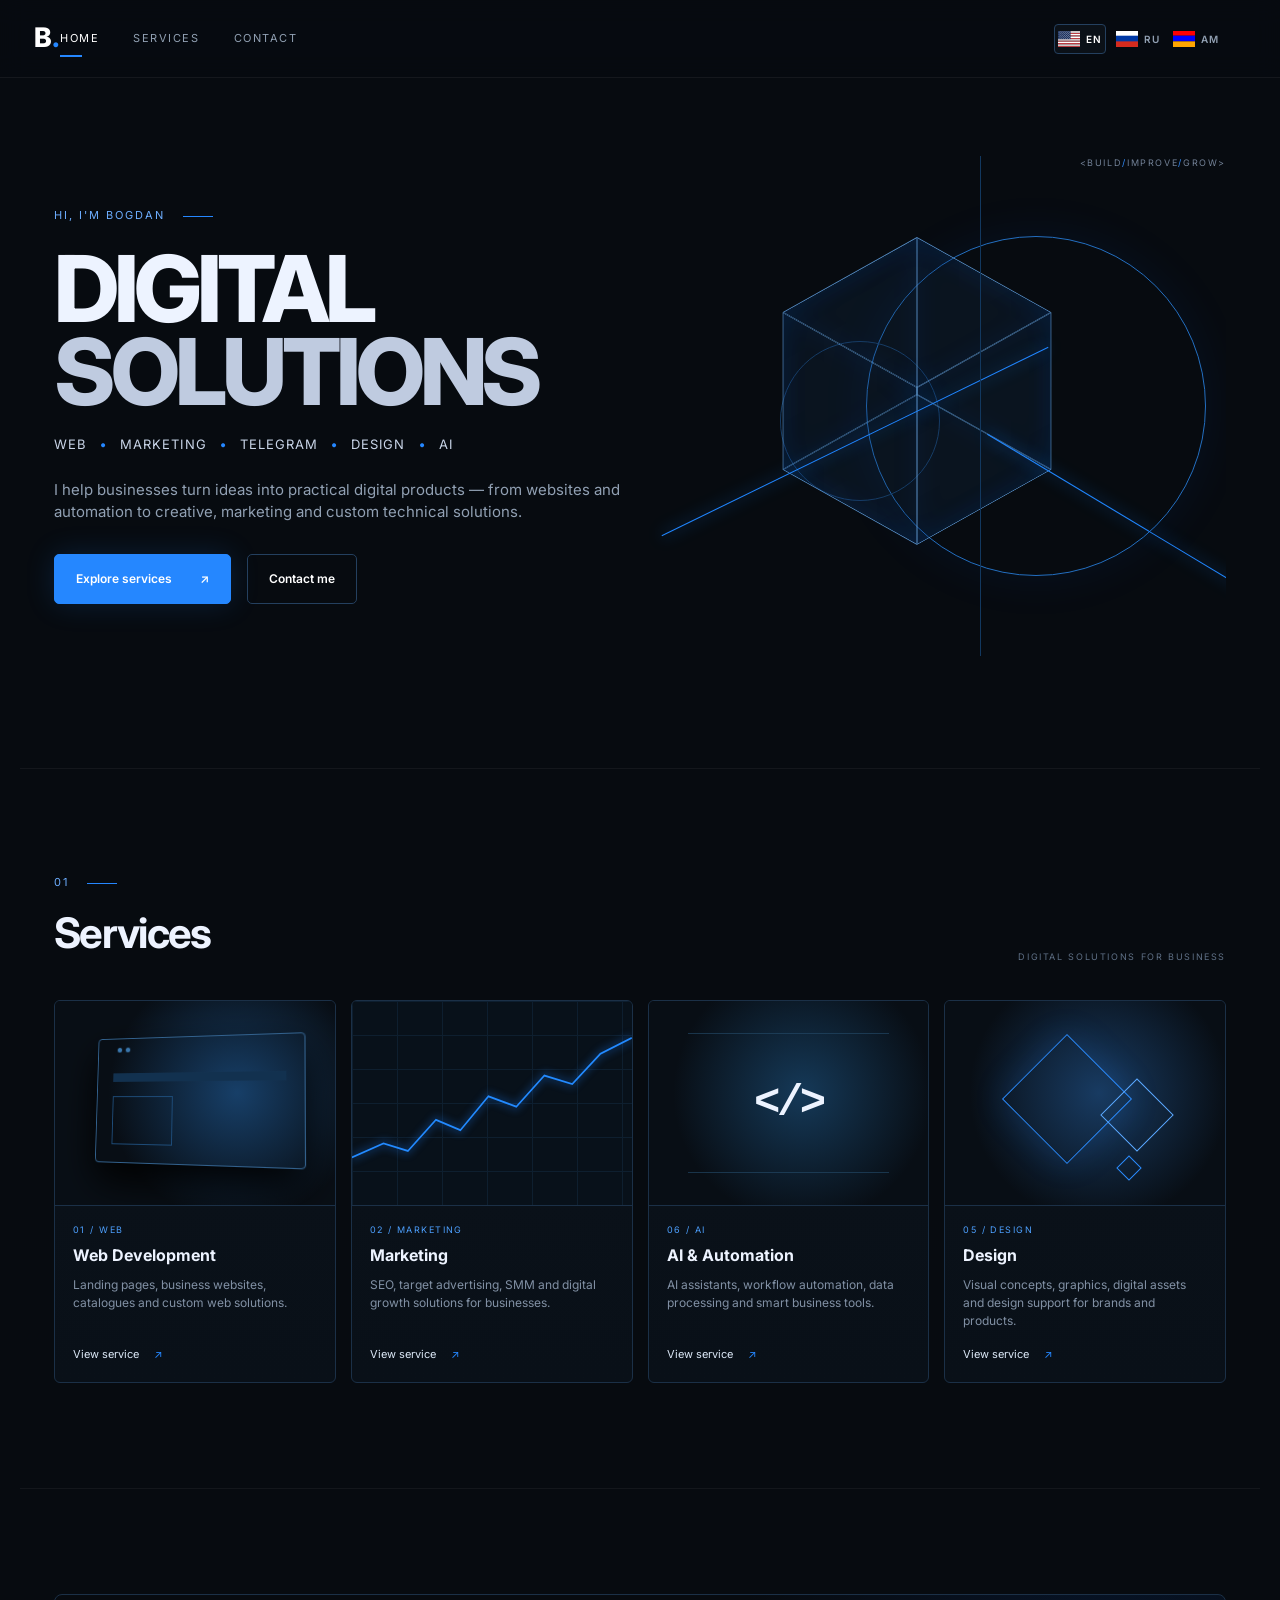
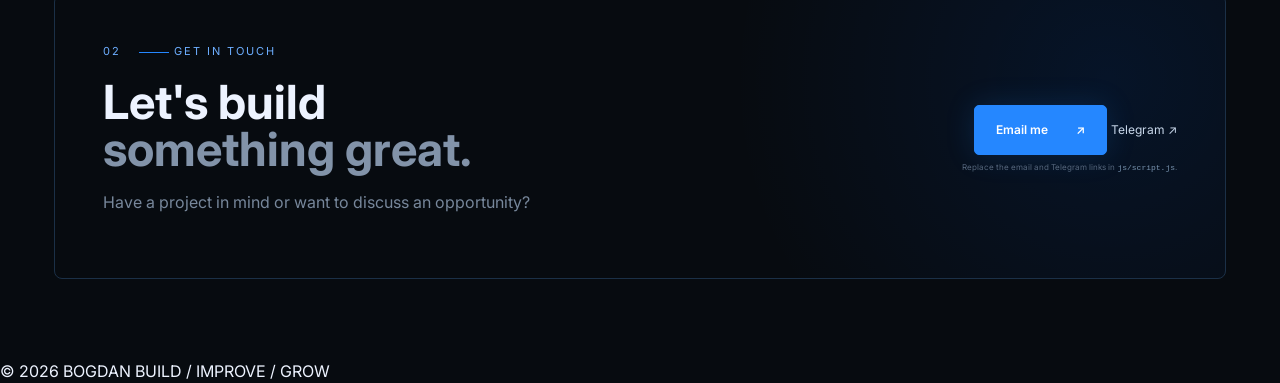
==== commit 40f0ba22: "Organize project files and fix language panel flags" ====
--- a/index.html
+++ b/index.html
@@ -1 +1,155 @@
-<!doctype html><html lang="en"><head><meta charset="UTF-8"><meta name="viewport" content="width=device-width,initial-scale=1.0"><meta name="description" content="Bogdan — Digital Solutions. Web development, Marketing, AI and custom development."><title>Bogdan — Digital Solutions</title><link rel="icon" type="image/svg+xml" href="favicon.svg"><link rel="shortcut icon" href="favicon.svg"><link rel="stylesheet" href="style.css"><link rel="stylesheet" href="modal.css"><link rel="stylesheet" href="service-fix.css"><link rel="stylesheet" href="header-fix.css"><link rel="stylesheet" href="home-fix.css"><link rel="stylesheet" href="lang-fix.css"></head><body><header class="header"><a class="logo" href="#home">B<span>.</span></a><nav class="nav" id="nav"><a class="active" href="#home">Home</a><a href="#services">Services</a><a href="#contact">Contact</a></nav><button class="menu-btn" id="menuBtn" aria-label="Open menu"><span></span><span></span></button></header><main><section class="hero section" id="home"><div class="hero-copy reveal"><div class="eyebrow">HI, I'M BOGDAN <i></i></div><h1>DIGITAL<br><span>SOLUTIONS</span></h1><div class="hero-tags">WEB <b>•</b> MARKETING <b>•</b> TELEGRAM <b>•</b> DESIGN <b>•</b> AI</div><p>I help businesses turn ideas into practical digital products — from websites and automation to creative, marketing and custom technical solutions.</p><div class="actions"><a class="btn primary" href="#services">Explore services <span>↗</span></a><a class="btn ghost" href="#contact">Contact me</a></div></div><div class="hero-art reveal"><div class="orb orb-a"></div><div class="orb orb-b"></div><div class="cube"><div class="face f1"></div><div class="face f2"></div><div class="face f3"></div><div class="face f4"></div><div class="face f5"></div><div class="face f6"></div></div><div class="line line-1"></div><div class="line line-2"></div><div class="hero-code">&lt;build<span>/</span>improve<span>/</span>grow&gt;</div></div></section><section class="section services" id="services"><div class="section-head reveal"><div><div class="section-number">01 <i></i></div><h2>Services</h2></div><span class="section-note">DIGITAL SOLUTIONS FOR BUSINESS</span></div><div class="project-grid service-project-grid"><a class="project-card service-project-card reveal" href="services/web-development.html"><div class="project-visual visual-web service-visual"><div class="browser"><div></div><div></div></div></div><div class="project-meta">01 / WEB</div><h3>Web Development</h3><p>Landing pages, business websites, catalogues and custom web solutions.</p><span class="arrow">View service <span>↗</span></span></a><a class="project-card service-project-card reveal" href="services/seo.html"><div class="project-visual visual-chart service-visual"><div class="chart-grid"></div><svg viewBox="0 0 400 170" preserveAspectRatio="none"><polyline points="0,145 45,130 80,138 120,105 155,116 195,80 235,91 275,58 315,67 355,35 400,18"/></svg></div><div class="project-meta">02 / MARKETING</div><h3>Marketing</h3><p>SEO, target advertising, SMM and digital growth solutions for businesses.</p><span class="arrow">View service <span>↗</span></span></a><a class="project-card service-project-card reveal" href="services/ai-automation.html"><div class="project-visual visual-custom service-visual"><div class="custom-code">&lt;/&gt;</div><div class="custom-lines"></div></div><div class="project-meta">06 / AI</div><h3>AI &amp; Automation</h3><p>AI assistants, workflow automation, data processing and smart business tools.</p><span class="arrow">View service <span>↗</span></span></a><a class="project-card service-project-card reveal" href="services/design.html"><div class="project-visual visual-design service-visual"><div class="design-shape d1"></div><div class="design-shape d2"></div><div class="design-shape d3"></div></div><div class="project-meta">05 / DESIGN</div><h3>Design</h3><p>Visual concepts, graphics, digital assets and design support for brands and products.</p><span class="arrow">View service <span>↗</span></span></a></div></section><section class="section contact" id="contact"><div class="contact-box reveal"><div><div class="section-number">02 <i></i> GET IN TOUCH</div><h2>Let's build<br><span>something great.</span></h2><p>Have a project in mind or want to discuss an opportunity?</p></div><div class="contact-actions"><a class="btn primary" id="emailLink" href="mailto:YOUR_EMAIL@example.com">Email me <span>↗</span></a><a class="social" href="https://t.me/YOUR_TELEGRAM" target="_blank" rel="noopener">Telegram ↗</a><div class="edit-note">Replace the email and Telegram links in <code>script.js</code>.</div></div></div></section></main><footer><span>© <span id="year"></span> BOGDAN</span><span>BUILD / IMPROVE / GROW</span></footer><script src="home.js"></script><script src="price-fix.js"></script></body></html>+<!doctype html>
+<html lang="en">
+<head>
+    <meta charset="UTF-8">
+    <meta name="viewport" content="width=device-width, initial-scale=1.0">
+    <meta name="description" content="Bogdan — Digital Solutions. Web development, Marketing, AI and custom development.">
+    <title>Bogdan — Digital Solutions</title>
+
+    <link rel="icon" type="image/svg+xml" href="assets/favicon.svg">
+    <link rel="shortcut icon" href="assets/favicon.svg">
+
+    <!-- Main visual styles. -->
+    <link rel="stylesheet" href="css/style.css">
+    <link rel="stylesheet" href="css/service-fix.css">
+    <link rel="stylesheet" href="css/home-fix.css">
+
+    <!-- Component-specific styles. -->
+    <link rel="stylesheet" href="modal/modal.css">
+    <link rel="stylesheet" href="header/header-fix.css">
+    <link rel="stylesheet" href="language-panel/lang-fix.css">
+</head>
+<body>
+    <header class="header">
+        <a class="logo" href="#home">B<span>.</span></a>
+
+        <nav class="nav" id="nav">
+            <a class="active" href="#home">Home</a>
+            <a href="#services">Services</a>
+            <a href="#contact">Contact</a>
+        </nav>
+
+        <button class="menu-btn" id="menuBtn" aria-label="Open menu">
+            <span></span>
+            <span></span>
+        </button>
+    </header>
+
+    <main>
+        <section class="hero section" id="home">
+            <div class="hero-copy reveal">
+                <div class="eyebrow">HI, I'M BOGDAN <i></i></div>
+                <h1>DIGITAL<br><span>SOLUTIONS</span></h1>
+                <div class="hero-tags">WEB <b>•</b> MARKETING <b>•</b> TELEGRAM <b>•</b> DESIGN <b>•</b> AI</div>
+                <p>I help businesses turn ideas into practical digital products — from websites and automation to creative, marketing and custom technical solutions.</p>
+
+                <div class="actions">
+                    <a class="btn primary" href="#services">Explore services <span>↗</span></a>
+                    <a class="btn ghost" href="#contact">Contact me</a>
+                </div>
+            </div>
+
+            <div class="hero-art reveal">
+                <div class="orb orb-a"></div>
+                <div class="orb orb-b"></div>
+                <div class="cube">
+                    <div class="face f1"></div>
+                    <div class="face f2"></div>
+                    <div class="face f3"></div>
+                    <div class="face f4"></div>
+                    <div class="face f5"></div>
+                    <div class="face f6"></div>
+                </div>
+                <div class="line line-1"></div>
+                <div class="line line-2"></div>
+                <div class="hero-code">&lt;build<span>/</span>improve<span>/</span>grow&gt;</div>
+            </div>
+        </section>
+
+        <section class="section services" id="services">
+            <div class="section-head reveal">
+                <div>
+                    <div class="section-number">01 <i></i></div>
+                    <h2>Services</h2>
+                </div>
+                <span class="section-note">DIGITAL SOLUTIONS FOR BUSINESS</span>
+            </div>
+
+            <div class="project-grid service-project-grid">
+                <a class="project-card service-project-card reveal" href="services/web-development.html">
+                    <div class="project-visual visual-web service-visual">
+                        <div class="browser">
+                            <div></div>
+                            <div></div>
+                        </div>
+                    </div>
+                    <div class="project-meta">01 / WEB</div>
+                    <h3>Web Development</h3>
+                    <p>Landing pages, business websites, catalogues and custom web solutions.</p>
+                    <span class="arrow">View service <span>↗</span></span>
+                </a>
+
+                <a class="project-card service-project-card reveal" href="services/seo.html">
+                    <div class="project-visual visual-chart service-visual">
+                        <div class="chart-grid"></div>
+                        <svg viewBox="0 0 400 170" preserveAspectRatio="none">
+                            <polyline points="0,145 45,130 80,138 120,105 155,116 195,80 235,91 275,58 315,67 355,35 400,18" />
+                        </svg>
+                    </div>
+                    <div class="project-meta">02 / MARKETING</div>
+                    <h3>Marketing</h3>
+                    <p>SEO, target advertising, SMM and digital growth solutions for businesses.</p>
+                    <span class="arrow">View service <span>↗</span></span>
+                </a>
+
+                <a class="project-card service-project-card reveal" href="services/ai-automation.html">
+                    <div class="project-visual visual-custom service-visual">
+                        <div class="custom-code">&lt;/&gt;</div>
+                        <div class="custom-lines"></div>
+                    </div>
+                    <div class="project-meta">06 / AI</div>
+                    <h3>AI &amp; Automation</h3>
+                    <p>AI assistants, workflow automation, data processing and smart business tools.</p>
+                    <span class="arrow">View service <span>↗</span></span>
+                </a>
+
+                <a class="project-card service-project-card reveal" href="services/design.html">
+                    <div class="project-visual visual-design service-visual">
+                        <div class="design-shape d1"></div>
+                        <div class="design-shape d2"></div>
+                        <div class="design-shape d3"></div>
+                    </div>
+                    <div class="project-meta">05 / DESIGN</div>
+                    <h3>Design</h3>
+                    <p>Visual concepts, graphics, digital assets and design support for brands and products.</p>
+                    <span class="arrow">View service <span>↗</span></span>
+                </a>
+            </div>
+        </section>
+
+        <section class="section contact" id="contact">
+            <div class="contact-box reveal">
+                <div>
+                    <div class="section-number">02 <i></i> GET IN TOUCH</div>
+                    <h2>Let's build<br><span>something great.</span></h2>
+                    <p>Have a project in mind or want to discuss an opportunity?</p>
+                </div>
+
+                <div class="contact-actions">
+                    <a class="btn primary" id="emailLink" href="mailto:YOUR_EMAIL@example.com">Email me <span>↗</span></a>
+                    <a class="social" href="https://t.me/YOUR_TELEGRAM" target="_blank" rel="noopener">Telegram ↗</a>
+                    <div class="edit-note">Replace the email and Telegram links in <code>js/script.js</code>.</div>
+                </div>
+            </div>
+        </section>
+    </main>
+
+    <footer>
+        <span>© <span id="year"></span> BOGDAN</span>
+        <span>BUILD / IMPROVE / GROW</span>
+    </footer>
+
+    <script src="js/home.js"></script>
+    <script src="js/price-fix.js"></script>
+</body>
+</html>
--- a/css/style.css
+++ b/css/style.css
@@ -0,0 +1,5 @@
+@import url('https://fonts.googleapis.com/css2?family=Inter:wght@400;500;600;700;800&display=swap');
+:root{--bg:#070b10;--panel:#0b1118;--text:#edf3ff;--muted:#8b99ad;--line:#1b2a3b;--blue:#2587ff}*{box-sizing:border-box}html{scroll-behavior:smooth}body{margin:0;background:var(--bg);color:var(--text);font-family:Inter,Arial,sans-serif;line-height:1.5;overflow-x:hidden}.noise{position:fixed;inset:0;pointer-events:none;opacity:.035;background-image:url("data:image/svg+xml,%3Csvg viewBox='0 0 180 180' xmlns='http://www.w3.org/2000/svg'%3E%3Cfilter id='n'%3E%3CfeTurbulence type='fractalNoise' baseFrequency='.8' numOctaves='4' stitchTiles='stitch'/%3E%3C/filter%3E%3Crect width='100%25' height='100%25' filter='url(%23n)' opacity='.6'/%3E%3C/svg%3E");z-index:20}.header{height:78px;display:flex;align-items:center;justify-content:space-between;max-width:1240px;margin:auto;padding:0 34px;position:relative;z-index:30}.logo{font-size:27px;font-weight:800;color:#fff;text-decoration:none}.logo span{color:var(--blue)}.nav{display:flex;gap:34px}.nav a{font-size:11px;letter-spacing:.14em;text-transform:uppercase;color:#91a0b3;text-decoration:none;position:relative;padding:10px 0}.nav a:hover,.nav a.active{color:#fff}.nav a.active:after{content:"";position:absolute;bottom:0;left:0;width:22px;height:2px;background:var(--blue)}.menu-btn{display:none;background:none;border:0}.section{max-width:1240px;margin:auto;padding:105px 34px;border-top:1px solid rgba(255,255,255,.05)}.hero{min-height:690px;border-top:0;display:grid;grid-template-columns:1fr 1fr;align-items:center;padding-top:70px}.eyebrow,.section-number{font-size:11px;letter-spacing:.18em;color:#6daeff}.eyebrow i,.section-number i{display:inline-block;width:30px;height:1px;background:var(--blue);vertical-align:middle;margin-left:13px}.hero h1,.service-hero h1{font-size:clamp(58px,7.2vw,108px);line-height:.9;letter-spacing:-.055em;margin:24px 0 22px;font-weight:800}.hero h1 span,.service-hero h1 span{color:#bfcbe0}.hero-tags{font-size:13px;letter-spacing:.08em;color:#c9d5e8}.hero-tags b{color:var(--blue);padding:0 8px}.hero p{max-width:570px;color:#91a0b3;font-size:15px;margin:24px 0 30px}.actions{display:flex;gap:16px}.btn{display:inline-flex;align-items:center;gap:28px;padding:15px 21px;border:1px solid #24405f;border-radius:5px;text-decoration:none;color:#fff;font-size:12px;font-weight:600}.btn.primary{background:var(--blue);border-color:var(--blue);box-shadow:0 0 30px rgba(37,135,255,.16)}.btn.ghost{background:transparent}.btn:hover{transform:translateY(-2px);transition:.2s}.hero-art{height:500px;position:relative;overflow:hidden}.hero-art:after{content:"";position:absolute;width:1px;height:100%;background:#12385f;left:58%;top:0}.orb{position:absolute;border:1px solid #236fc1;border-radius:50%}.orb-a{width:340px;height:340px;right:20px;top:80px;box-shadow:0 0 50px rgba(0,100,255,.08)}.orb-b{width:160px;height:160px;left:140px;top:185px;border-color:#173e68}.cube{position:absolute;width:190px;height:190px;left:31%;top:140px;transform:rotateX(56deg) rotateZ(45deg);transform-style:preserve-3d}.face{position:absolute;inset:0;border:1px solid rgba(100,165,230,.55);background:rgba(18,50,82,.12);box-shadow:inset 0 0 40px rgba(0,105,255,.07)}.f1{transform:translateZ(95px)}.f2{transform:rotateY(90deg) translateZ(95px)}.f3{transform:rotateX(90deg) translateZ(95px)}.f4{transform:translateZ(-95px)}.f5{transform:rotateY(90deg) translateZ(-95px)}.f6{transform:rotateX(90deg) translateZ(-95px)}.line{position:absolute;background:#2086ff;box-shadow:0 0 15px #1680ff}.line-1{height:1px;width:430px;top:285px;left:0;transform:rotate(-26deg)}.line-2{height:1px;width:300px;top:355px;right:-40px;transform:rotate(31deg)}.hero-code{position:absolute;right:0;top:0;color:#728196;font-size:9px;letter-spacing:.18em;text-transform:uppercase}.hero-code span{color:#328eff}.section-head{display:flex;justify-content:space-between;align-items:flex-end;margin-bottom:36px}.section-head h2{font-size:42px;letter-spacing:-.04em;margin:10px 0 0}.section-note{font-size:9px;letter-spacing:.18em;color:#5f7086}.service-project-grid{grid-template-columns:repeat(3,1fr)}.service-project-card{text-decoration:none;color:var(--text);display:block}.service-project-card .arrow{display:block}.project-grid{display:grid;grid-template-columns:repeat(4,1fr);gap:15px}.project-card{background:linear-gradient(180deg,#0b121a,#091018);border:1px solid #1b3047;border-radius:6px;overflow:hidden;padding-bottom:20px;transition:.25s}.project-card:hover{transform:translateY(-6px);border-color:#2b65a0}.project-visual{height:205px;position:relative;overflow:hidden;border-bottom:1px solid #1b3047}.project-meta{color:#4da0ff;font-size:9px;letter-spacing:.16em;margin:17px 18px 9px}.project-card h3{font-size:16px;line-height:1.3;margin:0 18px 10px}.project-card p{font-size:12px;color:#8190a4;margin:0 18px 16px;min-height:54px}.arrow{background:none;border:0;color:#dce8f7;margin-left:18px;padding:0;font-size:11px;cursor:pointer}.arrow span{color:var(--blue);margin-left:12px}.visual-web{background:radial-gradient(circle at 65% 45%,#173f68,#080e15 60%)}.browser{position:absolute;left:12%;right:12%;top:34px;height:130px;border:1px solid #32618d;border-radius:4px;transform:perspective(400px) rotateY(-12deg) rotateX(4deg);box-shadow:0 18px 40px #000}.browser:before{content:"";position:absolute;left:12px;top:9px;width:5px;height:5px;border-radius:50%;box-shadow:9px 0 #3976ac,18px 0 #3976ac}.browser div:first-child{position:absolute;left:17px;right:17px;top:36px;height:9px;background:#12314f}.browser div:last-child{position:absolute;left:17px;width:65px;top:60px;height:50px;border:1px solid #1d4b78}.visual-web>span{position:absolute;right:20px;top:20px;color:#55a5ff;font-size:10px;letter-spacing:.2em}.visual-telegram{background:radial-gradient(circle at 55% 45%,#0c3d6e,#080e15 65%)}.tg-grid{position:absolute;inset:0;background:linear-gradient(90deg,transparent 49%,#174366 50%,transparent 51%),linear-gradient(transparent 49%,#174366 50%,transparent 51%);background-size:42px 42px;opacity:.35}.tg-plane{position:absolute;left:50%;top:50%;transform:translate(-50%,-50%) rotate(-8deg);font-size:68px;color:#238aff;text-shadow:0 0 30px rgba(35,138,255,.45);z-index:2}.visual-telegram>span{position:absolute;right:18px;top:18px;color:#55a5ff;font-size:10px;letter-spacing:.2em}.visual-ai{background:radial-gradient(circle,#0b3870,#080e15 65%)}.ai-box{position:absolute;left:50%;top:50%;transform:translate(-50%,-50%) rotate(45deg);width:78px;height:78px;border:1px solid #2d8aff;background:rgba(12,67,125,.28);display:flex;align-items:center;justify-content:center;font-size:23px;font-weight:800;box-shadow:0 0 50px rgba(0,110,255,.28)}.visual-ai i{position:absolute;width:5px;height:5px;background:#2689ff;border-radius:50%;box-shadow:0 0 15px #2689ff}.visual-ai i:nth-child(2){left:16%;top:30%}.visual-ai i:nth-child(3){right:15%;top:26%}.visual-ai i:nth-child(4){right:25%;bottom:18%}.visual-chart{background:#08111a}.chart-grid{position:absolute;inset:0;background:linear-gradient(#16304a 1px,transparent 1px),linear-gradient(90deg,#16304a 1px,transparent 1px);background-size:45px 34px;opacity:.45}.visual-chart svg{position:absolute;inset:20px 0;width:100%;height:160px}.visual-chart polyline{fill:none;stroke:#238aff;stroke-width:2;filter:drop-shadow(0 0 5px #167dff)}.skills{padding-top:95px}.skills-grid{display:grid;grid-template-columns:repeat(6,1fr);gap:14px}.skill{min-height:145px;border:1px solid #1b3047;border-radius:6px;padding:23px 18px;display:flex;flex-direction:column;justify-content:space-between;background:#091018}.skill span{font-size:25px;color:#2d8cff}.skill strong{font-size:12px}.skill small{color:#6e7d91;font-size:9px}.about-grid{display:grid;grid-template-columns:1.3fr .8fr;gap:100px}.about-copy{max-width:700px}.about-copy p{color:#8c9bad;font-size:15px}.about-copy .lead{font-size:20px;line-height:1.6;color:#c9d5e7}.traits{display:flex;gap:28px;margin-top:35px;flex-wrap:wrap}.traits span{font-size:10px;color:#94a5ba}.facts div{border-bottom:1px solid #1a2b3f;padding:17px 0;display:flex;justify-content:space-between;gap:30px}.facts span{font-size:9px;letter-spacing:.16em;color:#4d9eff}.facts strong{font-size:11px;text-align:right}.contact{padding-bottom:80px}.contact-box{border:1px solid #1b3047;border-radius:8px;padding:48px;display:flex;justify-content:space-between;align-items:center;background:radial-gradient(circle at 90% 30%,rgba(0,100,255,.1),transparent 35%)}.contact h2{font-size:47px;line-height:1;margin:18px 0}.contact h2 span{color:#8293a9}.contact p{color:#77879b}.contact-actions{text-align:right;min-width:240px}.social{display:inline-block;margin:22px 0;color:#c9d8eb;text-decoration:none;font-size:12px}.edit-note{font-size:8px;color:#56677d;max-width:240px;margin-left:auto}.edit-note code{color:#7893af}.modal{display:none;position:fixed;inset:0;z-index:100;align-items:center;justify-content:center;padding:25px}.modal.open{display:flex}.modal-backdrop{position:absolute;inset:0;background:rgba(2,5,9,.82);backdrop-filter:blur(8px)}.modal-card{position:relative;width:min(720px,100%);padding:45px;background:#0a1119;border:1px solid #284665;border-radius:8px;z-index:2;box-shadow:0 30px 100px #000}.modal-card h2{font-size:34px;margin:15px 0}.modal-card p{color:#8d9db0}.modal-close{position:absolute;right:18px;top:12px;background:none;border:0;color:#b9c7d9;font-size:30px;cursor:pointer}.modal-placeholder{height:170px;border:1px dashed #274766;margin-top:28px;display:grid;place-items:center;text-align:center;color:#477eb5;font-size:11px;letter-spacing:.15em}.modal-placeholder span{font-size:9px;letter-spacing:0;color:#64758a}.reveal{opacity:0;transform:translateY(20px);transition:opacity .7s ease,transform .7s ease}.reveal.visible{opacity:1;transform:none}.service-hero{min-height:590px;padding-top:110px}.service-intro{max-width:700px;color:#91a0b3;font-size:17px;line-height:1.7;margin:30px 0}.service-grid-section h2,.process h2{font-size:38px;letter-spacing:-.035em;max-width:700px;margin:15px 0 35px}.feature-grid{display:grid;grid-template-columns:repeat(3,1fr);gap:12px}.feature-grid>div{padding:25px;border:1px solid #1b3047;background:#091018;border-radius:6px;min-height:145px}.feature-grid b{font-size:13px}.feature-grid p{font-size:11px;color:#8190a4;margin:10px 0 0}.steps{display:grid;grid-template-columns:repeat(4,1fr);gap:12px}.steps>div{border-top:1px solid #2a4a69;padding-top:18px}.steps span{display:block;color:#4da0ff;font-size:10px;margin-bottom:25px}.steps b{font-size:12px}.steps p{font-size:11px;color:#8190a4}.process{padding-top:80px}
+@media(max-width:950px){.service-project-grid,.project-grid{grid-template-columns:repeat(2,1fr)}.skills-grid{grid-template-columns:repeat(3,1fr)}.hero{grid-template-columns:1fr}.hero-art{height:350px;order:-1}.about-grid{grid-template-columns:1fr;gap:40px}.contact-box{align-items:flex-start;gap:35px;flex-direction:column}.contact-actions{text-align:left}.edit-note{margin-left:0}.section-head{align-items:flex-start;gap:20px;flex-direction:column}.feature-grid{grid-template-columns:repeat(2,1fr)}.steps{grid-template-columns:repeat(2,1fr)}}@media(max-width:650px){.header{padding:0 20px;height:68px}.menu-btn{display:block;width:34px;height:30px}.menu-btn span{display:block;width:25px;height:1px;background:#fff;margin:7px 0}.nav{display:none;position:absolute;top:68px;left:0;right:0;padding:18px 20px;background:#080d13;border-bottom:1px solid #1b3047;flex-direction:column;gap:5px}.nav.open{display:flex}.section{padding:75px 20px}.hero{padding-top:45px;min-height:auto}.hero h1,.service-hero h1{font-size:52px}.hero-art{height:270px}.cube{width:130px;height:130px;left:31%;top:80px}.f1,.f2,.f3,.f4,.f5,.f6{transform:translateZ(65px)}.f2{transform:rotateY(90deg) translateZ(65px)}.f3{transform:rotateX(90deg) translateZ(65px)}.f4{transform:translateZ(-65px)}.f5{transform:rotateY(90deg) translateZ(-65px)}.f6{transform:rotateX(90deg) translateZ(-65px)}.orb-a{width:220px;height:220px;right:-20px;top:35px}.orb-b{width:100px;height:100px;left:65px;top:120px}.line-1{width:280px;top:170px}.line-2{width:220px;top:230px}.service-project-grid,.project-grid,.skills-grid,.feature-grid,.steps{grid-template-columns:1fr}.section-head h2{font-size:34px}.contact h2{font-size:39px}.service-hero{min-height:500px;padding-top:75px}.service-intro{font-size:15px}.contact-box{padding:30px 24px}.modal-card{padding:32px 25px}}
+/* Service portfolio cards: visual case studies are intentionally reusable until real screenshots are added. */
+.service-portfolio{padding-top:80px}.service-portfolio .project-grid{grid-template-columns:repeat(3,1fr)}.service-portfolio .project-card{display:block}.service-portfolio .project-card .arrow{display:block;margin-top:4px}@media(max-width:950px){.service-portfolio .project-grid{grid-template-columns:repeat(2,1fr)}}@media(max-width:650px){.service-portfolio .project-grid{grid-template-columns:1fr}}
--- a/css/service-fix.css
+++ b/css/service-fix.css
@@ -0,0 +1 @@
+.service-project-card,.web-offer-card{cursor:pointer}.service-visual{position:relative;overflow:hidden;isolation:isolate}.service-visual>.visual-corner,.service-visual>span{display:none!important}.service-visual .design-shape,.service-visual .custom-lines,.service-visual .custom-code,.service-visual .ai-box,.service-visual .browser,.service-visual .chart-grid,.service-visual svg,.service-visual .tg-grid,.service-visual .tg-plane{pointer-events:none}.visual-design{background:radial-gradient(circle at 55% 45%,#183b62,#080e15 68%);}.visual-design .d1{position:absolute;width:92px;height:92px;left:27%;top:52px;border:1px solid #2b8cff;transform:rotate(45deg);box-shadow:0 0 35px rgba(37,135,255,.18)}.visual-design .d2{position:absolute;width:52px;height:52px;right:22%;top:88px;border:1px solid #5aa8ff;transform:rotate(45deg)}.visual-design .d3{position:absolute;width:18px;height:18px;right:31%;bottom:28px;border:1px solid #2b8cff;transform:rotate(45deg)}.visual-smm{background:radial-gradient(circle at 50% 45%,#173b60,#080e15 68%)}.visual-smm .smm-grid{position:absolute;inset:35px;background:linear-gradient(90deg,transparent 49%,#245079 50%,transparent 51%),linear-gradient(transparent 49%,#245079 50%,transparent 51%);background-size:42px 42px;opacity:.55}.visual-smm .smm-badge{position:absolute;left:50%;top:50%;transform:translate(-50%,-50%);font-size:28px;font-weight:800;letter-spacing:.08em;color:#edf3ff;border:1px solid #2d8aff;padding:18px 22px;background:rgba(7,15,25,.72);box-shadow:0 0 35px rgba(37,135,255,.2)}.visual-custom{background:radial-gradient(circle at 55% 45%,#153958,#080e15 68%)}.visual-custom .custom-code{position:absolute;left:50%;top:50%;transform:translate(-50%,-50%);font:800 44px/1 monospace;color:#edf3ff;letter-spacing:-.08em}.visual-custom .custom-lines{position:absolute;left:14%;right:14%;top:32px;bottom:32px;border-top:1px solid #234967;border-bottom:1px solid #234967;opacity:.65}.modal-card{width:min(1040px,96vw)!important}.modal-content-grid{grid-template-columns:minmax(0,1.5fr) minmax(250px,.5fr)!important}.modal-preview{min-height:360px!important}.modal-preview>span{z-index:5}.modal-preview>.service-visual{position:absolute!important;inset:0!important;width:100%!important;height:100%!important;max-width:none!important;border:0!important}.modal-side{min-height:360px}.modal-order{margin-top:auto!important}@media(max-width:700px){.modal-content-grid{grid-template-columns:1fr!important}.modal-preview,.modal-side{min-height:270px}.modal-side{min-height:220px}}
--- a/css/home-fix.css
+++ b/css/home-fix.css
@@ -0,0 +1,4 @@
+/* Homepage stability fixes */
+.noise{display:none!important}
+.reveal{opacity:1!important;transform:none!important;transition:none!important}
+*{animation:none!important}
--- a/modal/modal.css
+++ b/modal/modal.css
@@ -0,0 +1 @@
+.header{position:fixed!important;top:0;left:0;right:0;width:100%;max-width:none!important;margin:0!important;z-index:1000!important;background:rgba(7,11,16,.94)!important;backdrop-filter:blur(12px);-webkit-backdrop-filter:blur(12px);border-bottom:1px solid rgba(255,255,255,.06)}body{padding-top:78px}main{padding-top:0!important}html{scroll-padding-top:78px}@media(max-width:650px){.header{height:68px}.header .nav{top:68px}body{padding-top:68px}html{scroll-padding-top:68px}}.service-visual em{display:none!important}.service-visual .visual-corner{display:block}.modal{display:none!important;position:fixed!important;inset:0!important;z-index:1000!important;align-items:center!important;justify-content:center!important;padding:24px!important}.modal.open{display:flex!important}.modal-backdrop{position:absolute!important;inset:0!important;background:rgba(2,5,9,.86)!important;backdrop-filter:blur(8px)!important}.modal-card{position:relative!important;width:min(1000px,96vw)!important;max-height:92vh!important;overflow:auto!important;padding:34px!important;background:#0a1119!important;border:1px solid #284665!important;border-radius:8px!important;z-index:2!important;box-shadow:0 30px 100px #000!important}.modal-card h2{font-size:32px!important;margin:10px 0 12px!important}.modal-card #modalText{max-width:850px!important;color:#9aaabd!important;line-height:1.7!important;margin:0!important}.modal-content-grid{display:grid;grid-template-columns:minmax(0,1.45fr) minmax(240px,.55fr);gap:24px;margin-top:28px}.modal-preview{min-height:330px!important;position:relative!important;overflow:hidden!important;border:1px solid #1b3047!important;border-radius:6px!important;background:#080e15!important}.modal-preview .browser{left:8%!important;right:8%!important;top:55px!important;height:220px!important}.modal-preview .visual-corner,.modal-preview>em{display:none!important}.modal-preview>span{position:absolute!important;right:24px!important;top:22px!important;color:#55a5ff!important;font-size:11px!important;letter-spacing:.2em!important}.modal-side{border:1px solid #1b3047;border-radius:6px;padding:26px;background:#091018;display:flex;flex-direction:column;justify-content:flex-start}.modal-side-label{font-size:9px;letter-spacing:.18em;color:#5f7086;margin-bottom:10px}.modal-price{font-size:28px;font-weight:700;color:#edf3ff;margin-bottom:28px}.modal-order{justify-content:center;width:100%;margin-top:auto}.modal-close{z-index:3!important}@media(max-width:700px){.modal-card{padding:24px}.modal-content-grid{grid-template-columns:1fr}.modal-preview{min-height:250px}.modal-preview .browser{top:45px;height:165px}.modal-price{font-size:24px}}
--- a/header/header-fix.css
+++ b/header/header-fix.css
@@ -0,0 +1,5 @@
+/* Fixed site header */
+html{scroll-padding-top:78px}
+.header{position:fixed!important;top:0;left:50%;transform:translateX(-50%);width:100%;z-index:9999}
+main{padding-top:78px}
+@media(max-width:650px){html{scroll-padding-top:68px}.header{height:68px}.nav{top:68px}main{padding-top:68px}}
--- a/language-panel/lang-fix.css
+++ b/language-panel/lang-fix.css
@@ -0,0 +1,73 @@
+/* Language switch layout and uploaded SVG flags. */
+.lang-switch {
+    display: flex;
+    align-items: center;
+    gap: 6px;
+    margin-left: auto;
+    margin-right: 24px;
+    z-index: 10000;
+    flex-shrink: 0;
+}
+
+.lang-switch button {
+    display: inline-flex;
+    align-items: center;
+    justify-content: center;
+    gap: 6px;
+    width: 52px;
+    height: 30px;
+    padding: 4px 7px;
+    border: 1px solid transparent;
+    border-radius: 4px;
+    background: transparent;
+    color: #91a0b3;
+    font: 600 10px/1 Inter, Arial, sans-serif;
+    letter-spacing: 0.08em;
+    cursor: pointer;
+    white-space: nowrap;
+}
+
+.lang-switch button img {
+    width: 22px;
+    height: 16px;
+    display: block;
+    flex: 0 0 auto;
+    object-fit: cover;
+}
+
+.lang-switch button span {
+    display: inline-block;
+}
+
+.lang-switch button:hover,
+.lang-switch button.active {
+    color: #fff;
+    border-color: #24405f;
+    background: #0b1118;
+}
+
+@media (max-width: 650px) {
+    .lang-switch {
+        position: absolute;
+        right: 60px;
+        top: 50%;
+        transform: translateY(-50%);
+        margin: 0;
+        gap: 2px;
+    }
+
+    .lang-switch button {
+        width: 30px;
+        height: 26px;
+        padding: 3px;
+    }
+
+    .lang-switch button img {
+        width: 24px;
+        height: 18px;
+    }
+
+    .lang-switch button span {
+        display: none;
+    }
+}
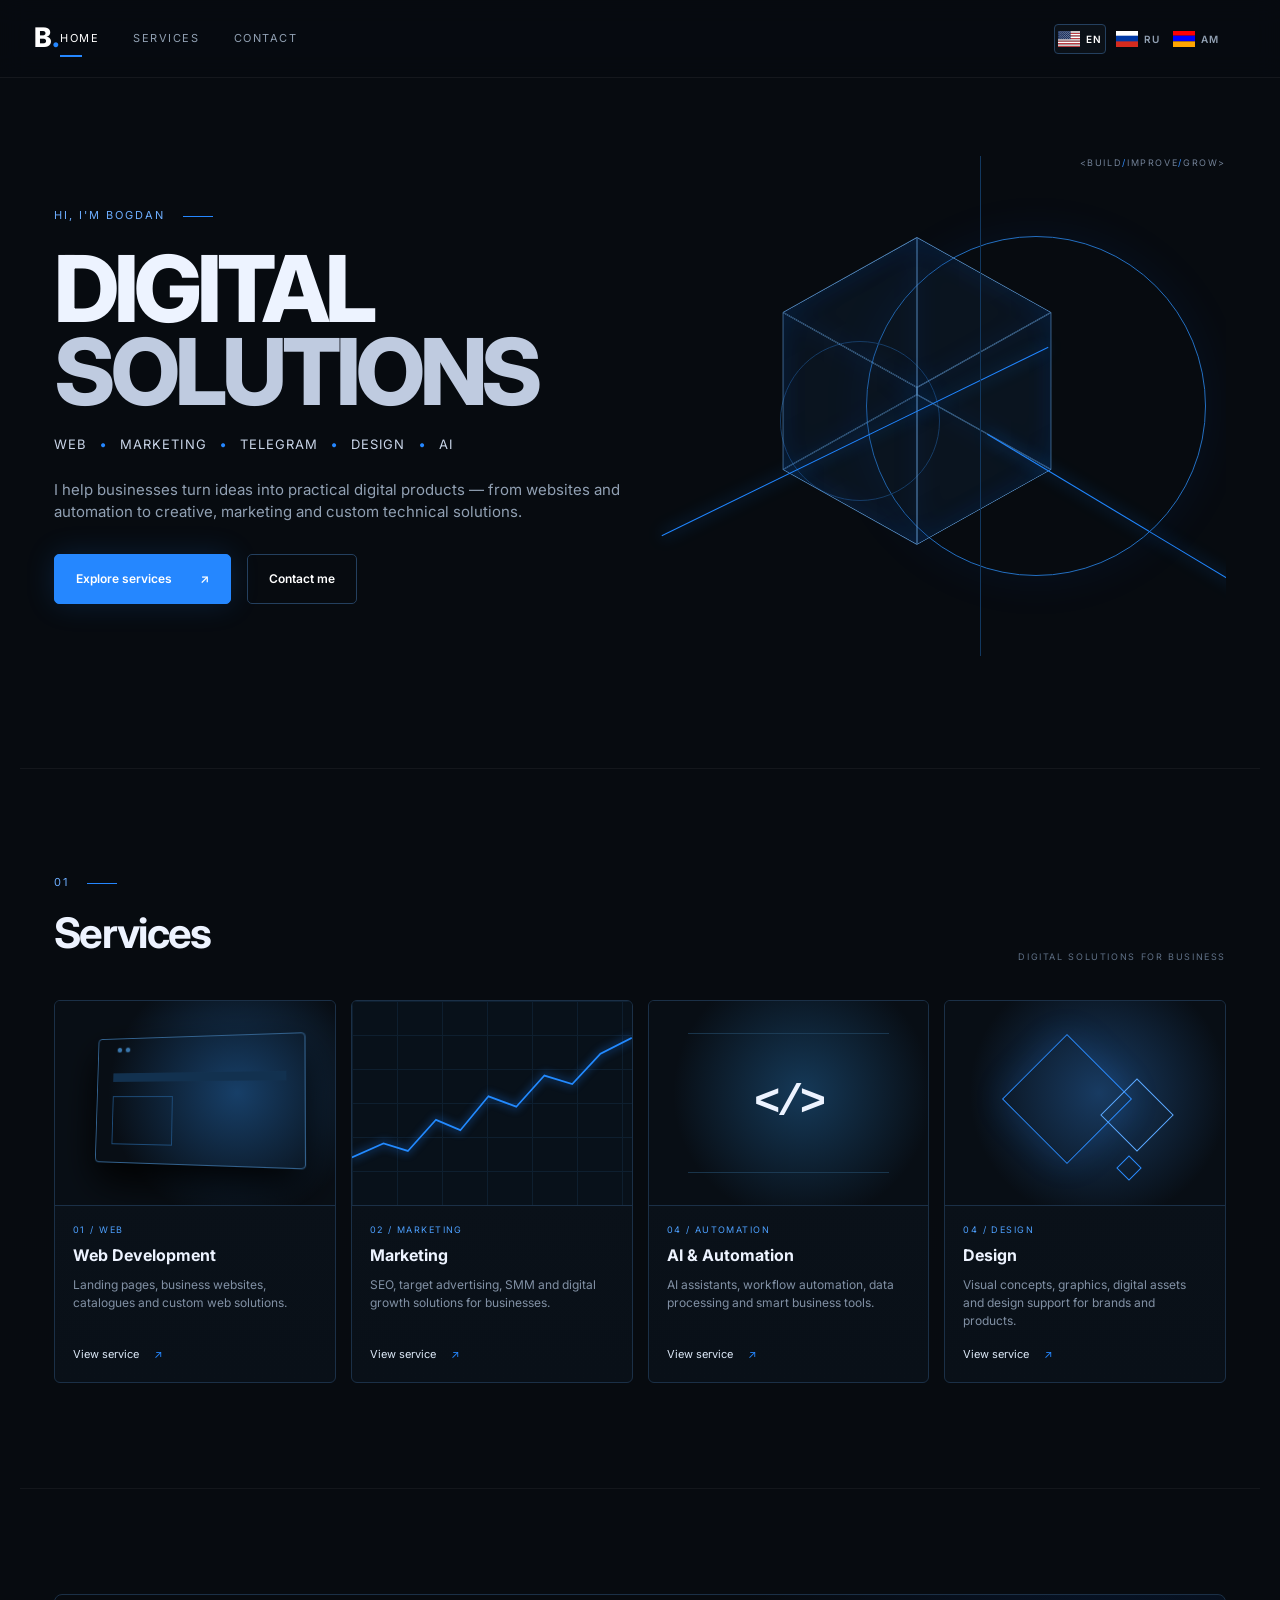
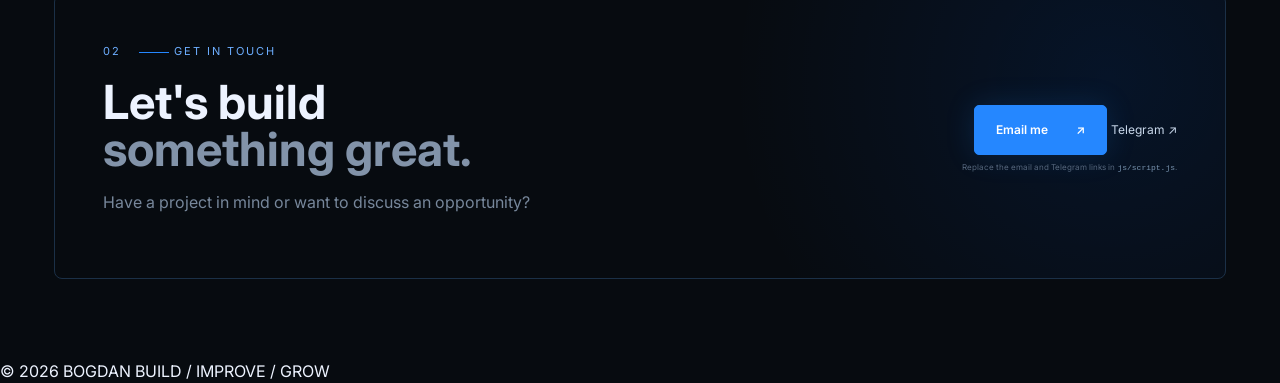
==== commit 2292c934: "Rename service labels: Automation and Design" ====
--- a/index.html
+++ b/index.html
@@ -107,7 +107,7 @@
                         <div class="custom-code">&lt;/&gt;</div>
                         <div class="custom-lines"></div>
                     </div>
-                    <div class="project-meta">06 / AI</div>
+                    <div class="project-meta">04 / AUTOMATION</div>
                     <h3>AI &amp; Automation</h3>
                     <p>AI assistants, workflow automation, data processing and smart business tools.</p>
                     <span class="arrow">View service <span>↗</span></span>
@@ -119,7 +119,7 @@
                         <div class="design-shape d2"></div>
                         <div class="design-shape d3"></div>
                     </div>
-                    <div class="project-meta">05 / DESIGN</div>
+                    <div class="project-meta">04 / DESIGN</div>
                     <h3>Design</h3>
                     <p>Visual concepts, graphics, digital assets and design support for brands and products.</p>
                     <span class="arrow">View service <span>↗</span></span>
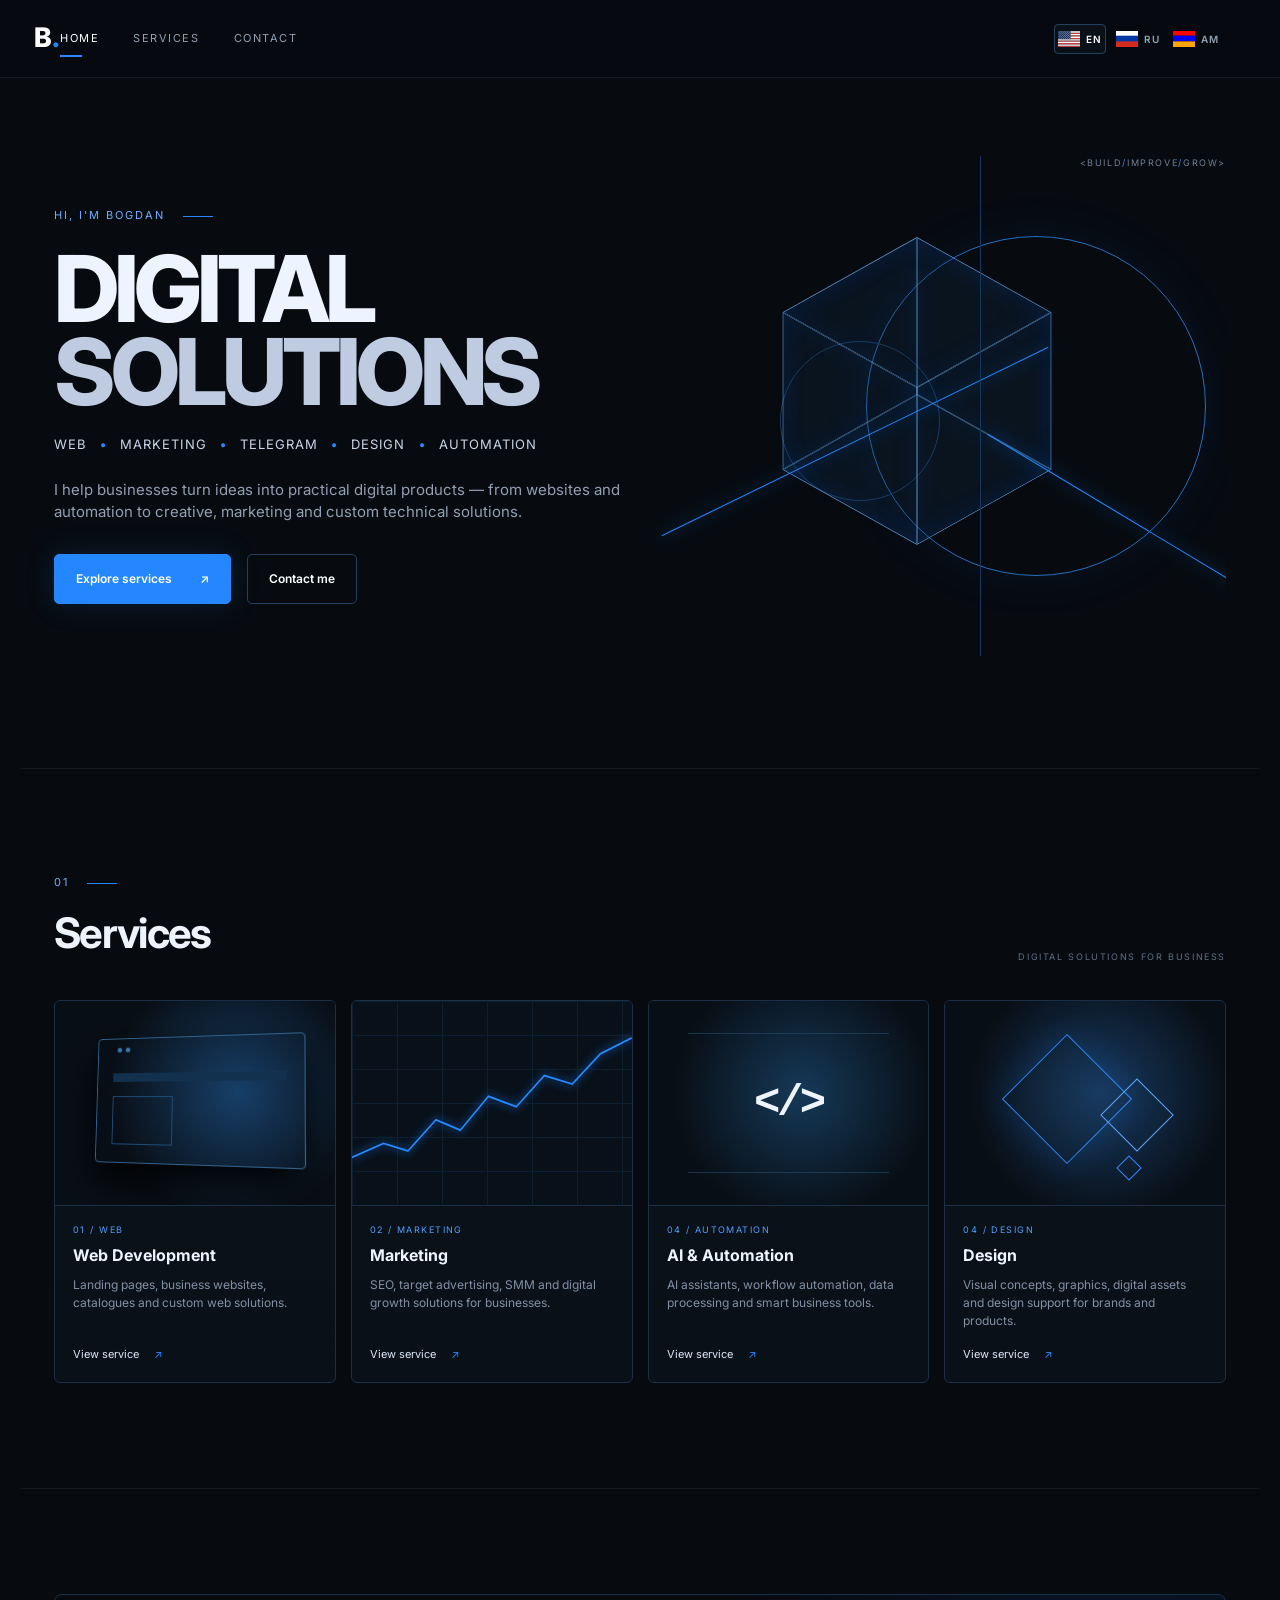
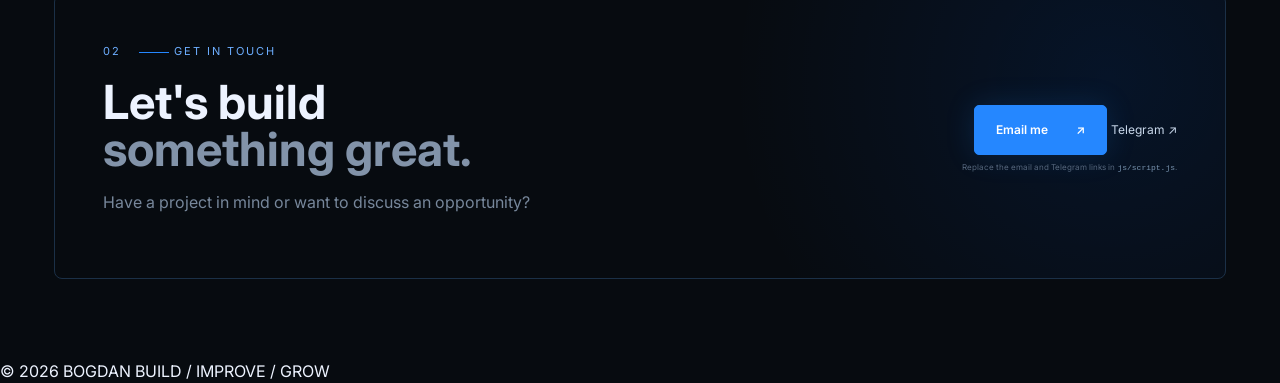
==== commit c0870dcf: "Update index.html" ====
--- a/index.html
+++ b/index.html
@@ -40,7 +40,7 @@
             <div class="hero-copy reveal">
                 <div class="eyebrow">HI, I'M BOGDAN <i></i></div>
                 <h1>DIGITAL<br><span>SOLUTIONS</span></h1>
-                <div class="hero-tags">WEB <b>•</b> MARKETING <b>•</b> TELEGRAM <b>•</b> DESIGN <b>•</b> AI</div>
+                <div class="hero-tags">WEB <b>•</b> MARKETING <b>•</b> TELEGRAM <b>•</b> DESIGN <b>•</b> AUTOMATION </div>
                 <p>I help businesses turn ideas into practical digital products — from websites and automation to creative, marketing and custom technical solutions.</p>
 
                 <div class="actions">
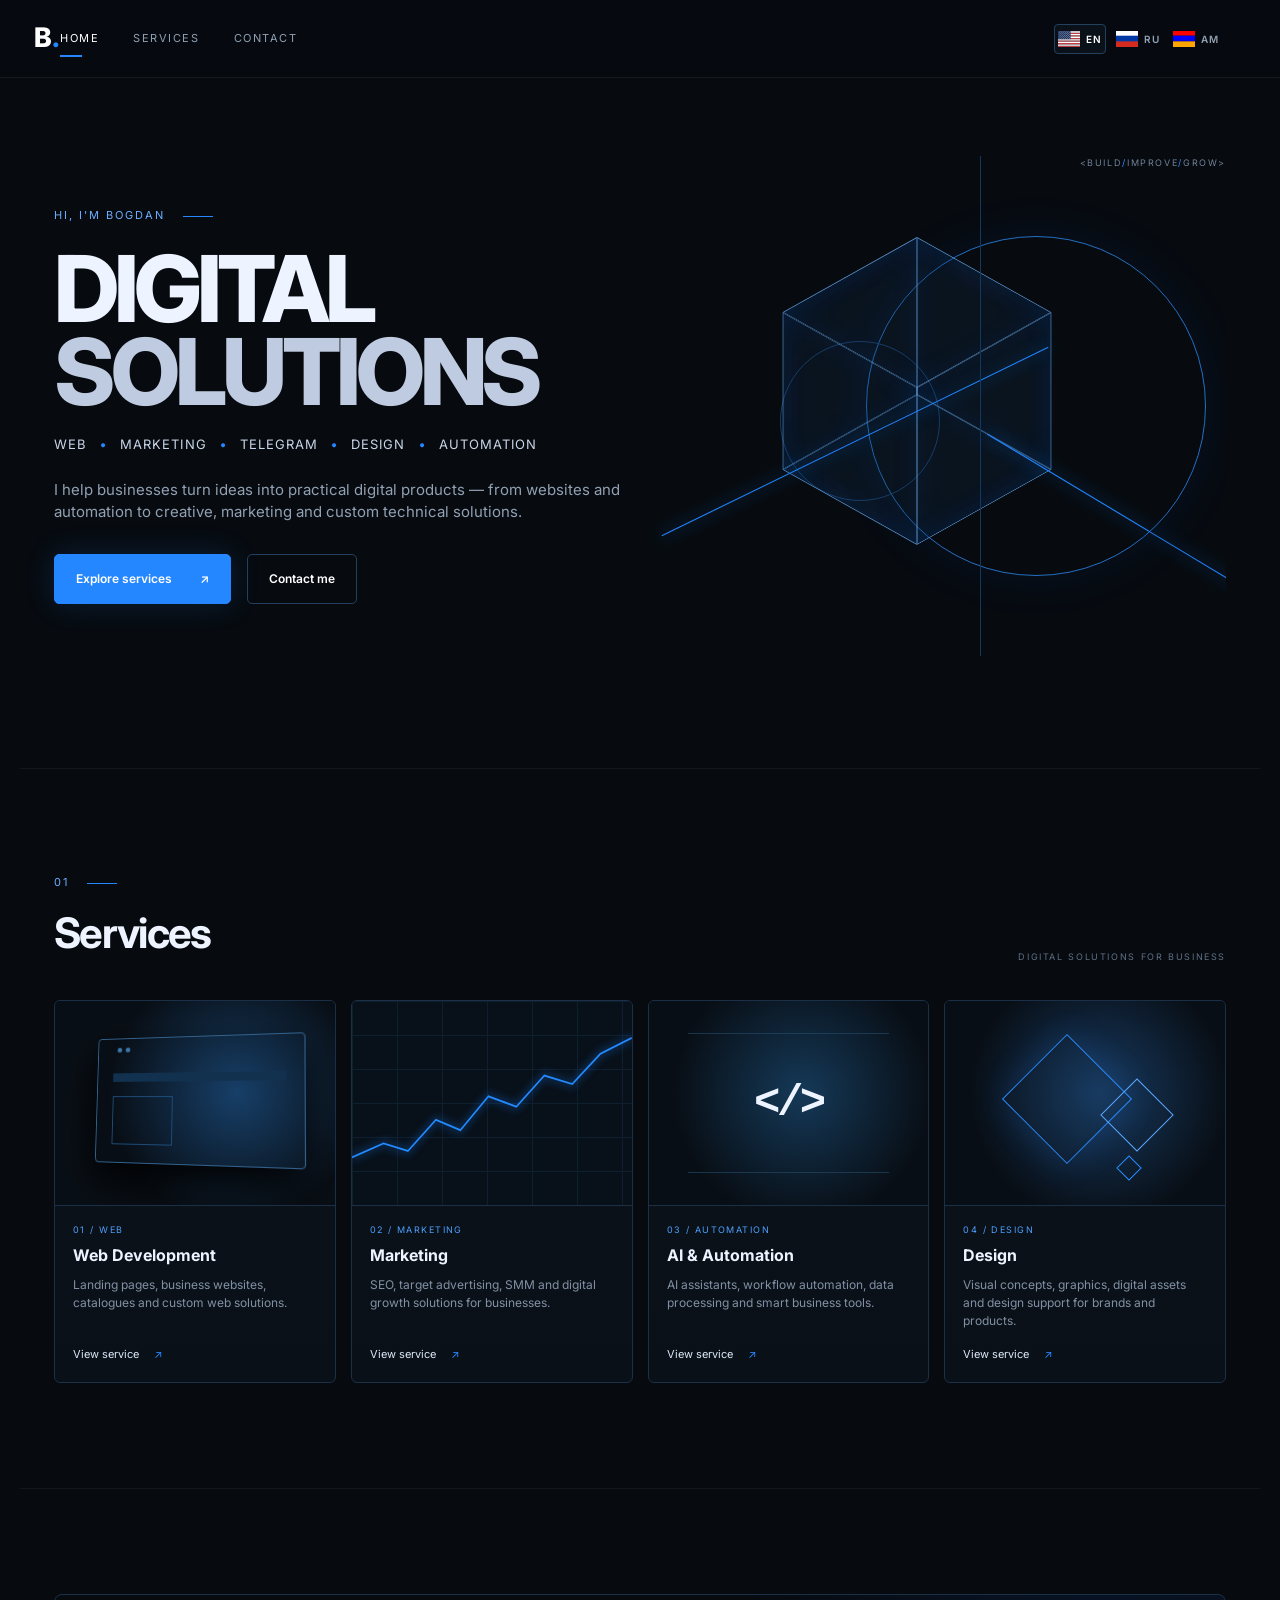
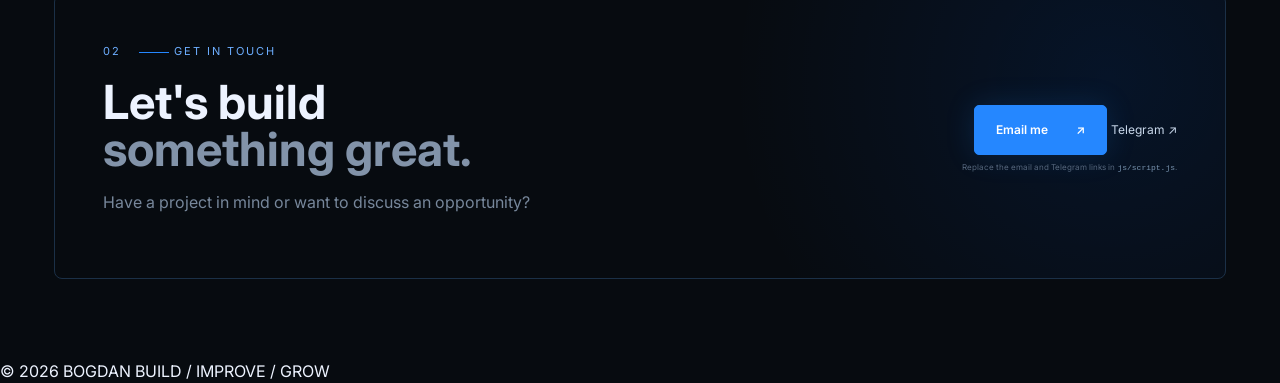
==== commit 790ac0f9: "Update index.html" ====
--- a/index.html
+++ b/index.html
@@ -107,7 +107,7 @@
                         <div class="custom-code">&lt;/&gt;</div>
                         <div class="custom-lines"></div>
                     </div>
-                    <div class="project-meta">04 / AUTOMATION</div>
+                    <div class="project-meta">03 / AUTOMATION</div>
                     <h3>AI &amp; Automation</h3>
                     <p>AI assistants, workflow automation, data processing and smart business tools.</p>
                     <span class="arrow">View service <span>↗</span></span>
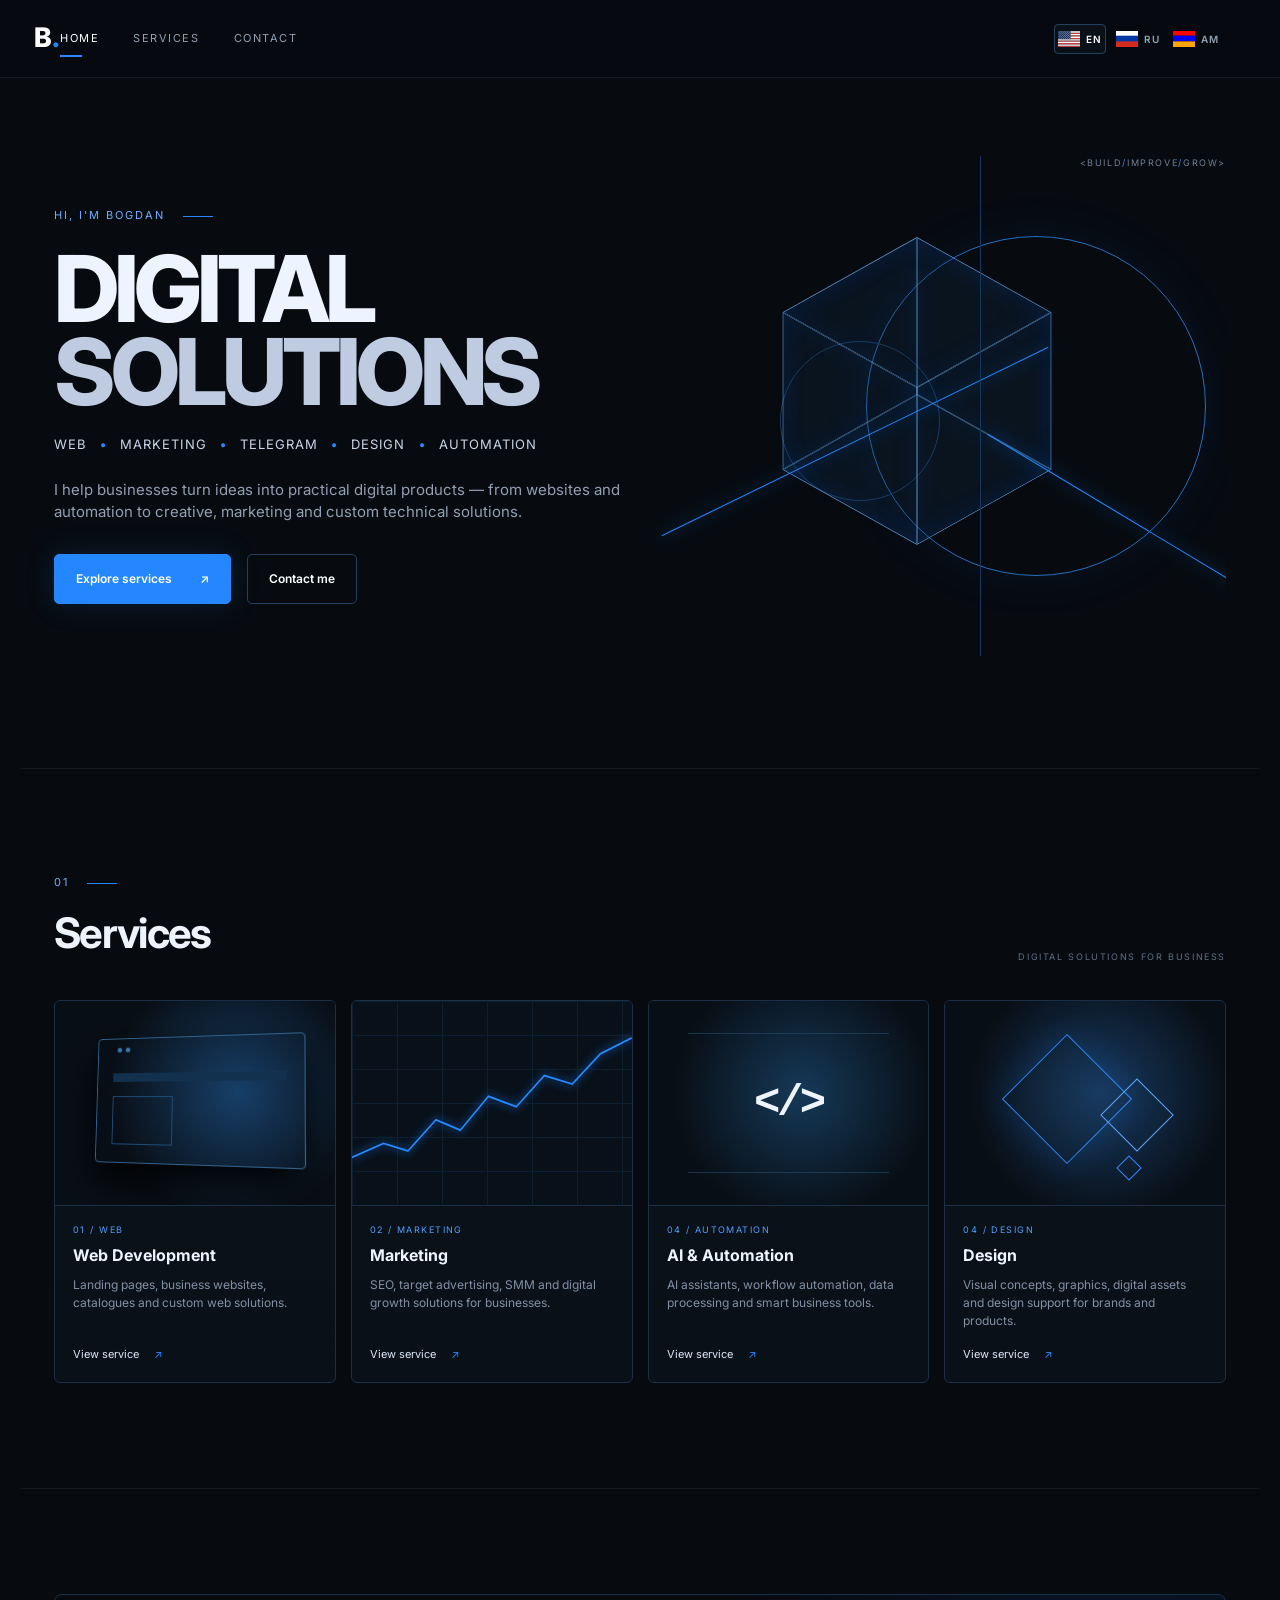
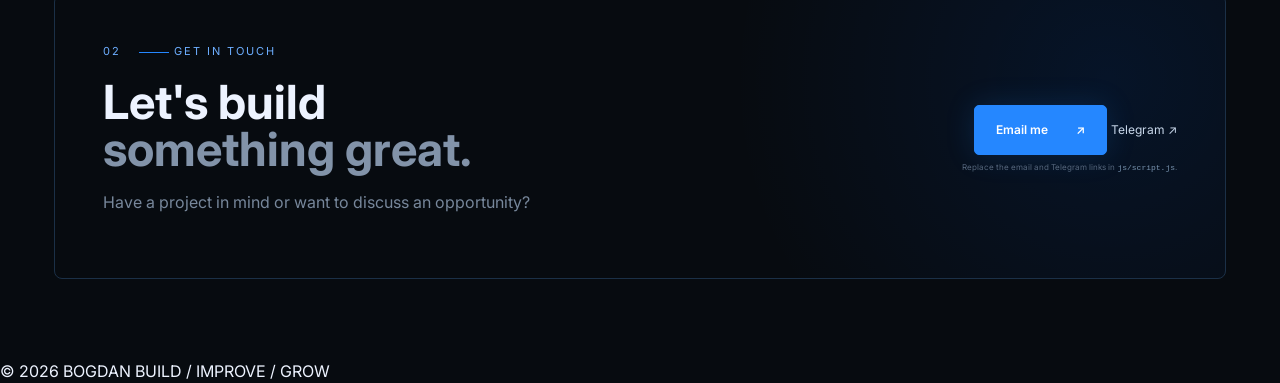
==== commit a731e99d: "Add readable index comments and update service numbering" ====
--- a/index.html
+++ b/index.html
@@ -6,6 +6,7 @@
     <meta name="description" content="Bogdan — Digital Solutions. Web development, Marketing, AI and custom development.">
     <title>Bogdan — Digital Solutions</title>
 
+    <!-- Site favicon. -->
     <link rel="icon" type="image/svg+xml" href="assets/favicon.svg">
     <link rel="shortcut icon" href="assets/favicon.svg">
 
@@ -20,6 +21,7 @@
     <link rel="stylesheet" href="language-panel/lang-fix.css">
 </head>
 <body>
+    <!-- Fixed header and navigation. -->
     <header class="header">
         <a class="logo" href="#home">B<span>.</span></a>
 
@@ -36,11 +38,12 @@
     </header>
 
     <main>
+        <!-- Hero: main introduction and visual presentation. -->
         <section class="hero section" id="home">
             <div class="hero-copy reveal">
                 <div class="eyebrow">HI, I'M BOGDAN <i></i></div>
                 <h1>DIGITAL<br><span>SOLUTIONS</span></h1>
-                <div class="hero-tags">WEB <b>•</b> MARKETING <b>•</b> TELEGRAM <b>•</b> DESIGN <b>•</b> AUTOMATION </div>
+                <div class="hero-tags">WEB <b>•</b> MARKETING <b>•</b> TELEGRAM <b>•</b> DESIGN <b>•</b> AUTOMATION</div>
                 <p>I help businesses turn ideas into practical digital products — from websites and automation to creative, marketing and custom technical solutions.</p>
 
                 <div class="actions">
@@ -66,6 +69,7 @@
             </div>
         </section>
 
+        <!-- Services: cards open the shared modal handled by js/home.js. -->
         <section class="section services" id="services">
             <div class="section-head reveal">
                 <div>
@@ -76,6 +80,7 @@
             </div>
 
             <div class="project-grid service-project-grid">
+                <!-- Web Development service card. -->
                 <a class="project-card service-project-card reveal" href="services/web-development.html">
                     <div class="project-visual visual-web service-visual">
                         <div class="browser">
@@ -89,6 +94,7 @@
                     <span class="arrow">View service <span>↗</span></span>
                 </a>
 
+                <!-- Marketing service card. -->
                 <a class="project-card service-project-card reveal" href="services/seo.html">
                     <div class="project-visual visual-chart service-visual">
                         <div class="chart-grid"></div>
@@ -102,17 +108,19 @@
                     <span class="arrow">View service <span>↗</span></span>
                 </a>
 
+                <!-- AI and Automation service card. -->
                 <a class="project-card service-project-card reveal" href="services/ai-automation.html">
                     <div class="project-visual visual-custom service-visual">
                         <div class="custom-code">&lt;/&gt;</div>
                         <div class="custom-lines"></div>
                     </div>
-                    <div class="project-meta">03 / AUTOMATION</div>
+                    <div class="project-meta">04 / AUTOMATION</div>
                     <h3>AI &amp; Automation</h3>
                     <p>AI assistants, workflow automation, data processing and smart business tools.</p>
                     <span class="arrow">View service <span>↗</span></span>
                 </a>
 
+                <!-- Design service card. -->
                 <a class="project-card service-project-card reveal" href="services/design.html">
                     <div class="project-visual visual-design service-visual">
                         <div class="design-shape d1"></div>
@@ -127,6 +135,7 @@
             </div>
         </section>
 
+        <!-- Contact: replace placeholder contact links with real details. -->
         <section class="section contact" id="contact">
             <div class="contact-box reveal">
                 <div>
@@ -144,11 +153,13 @@
         </section>
     </main>
 
+    <!-- Footer year is filled automatically by js/home.js. -->
     <footer>
         <span>© <span id="year"></span> BOGDAN</span>
         <span>BUILD / IMPROVE / GROW</span>
     </footer>
 
+    <!-- Homepage behavior: language switcher, modals and mobile menu. -->
     <script src="js/home.js"></script>
     <script src="js/price-fix.js"></script>
 </body>
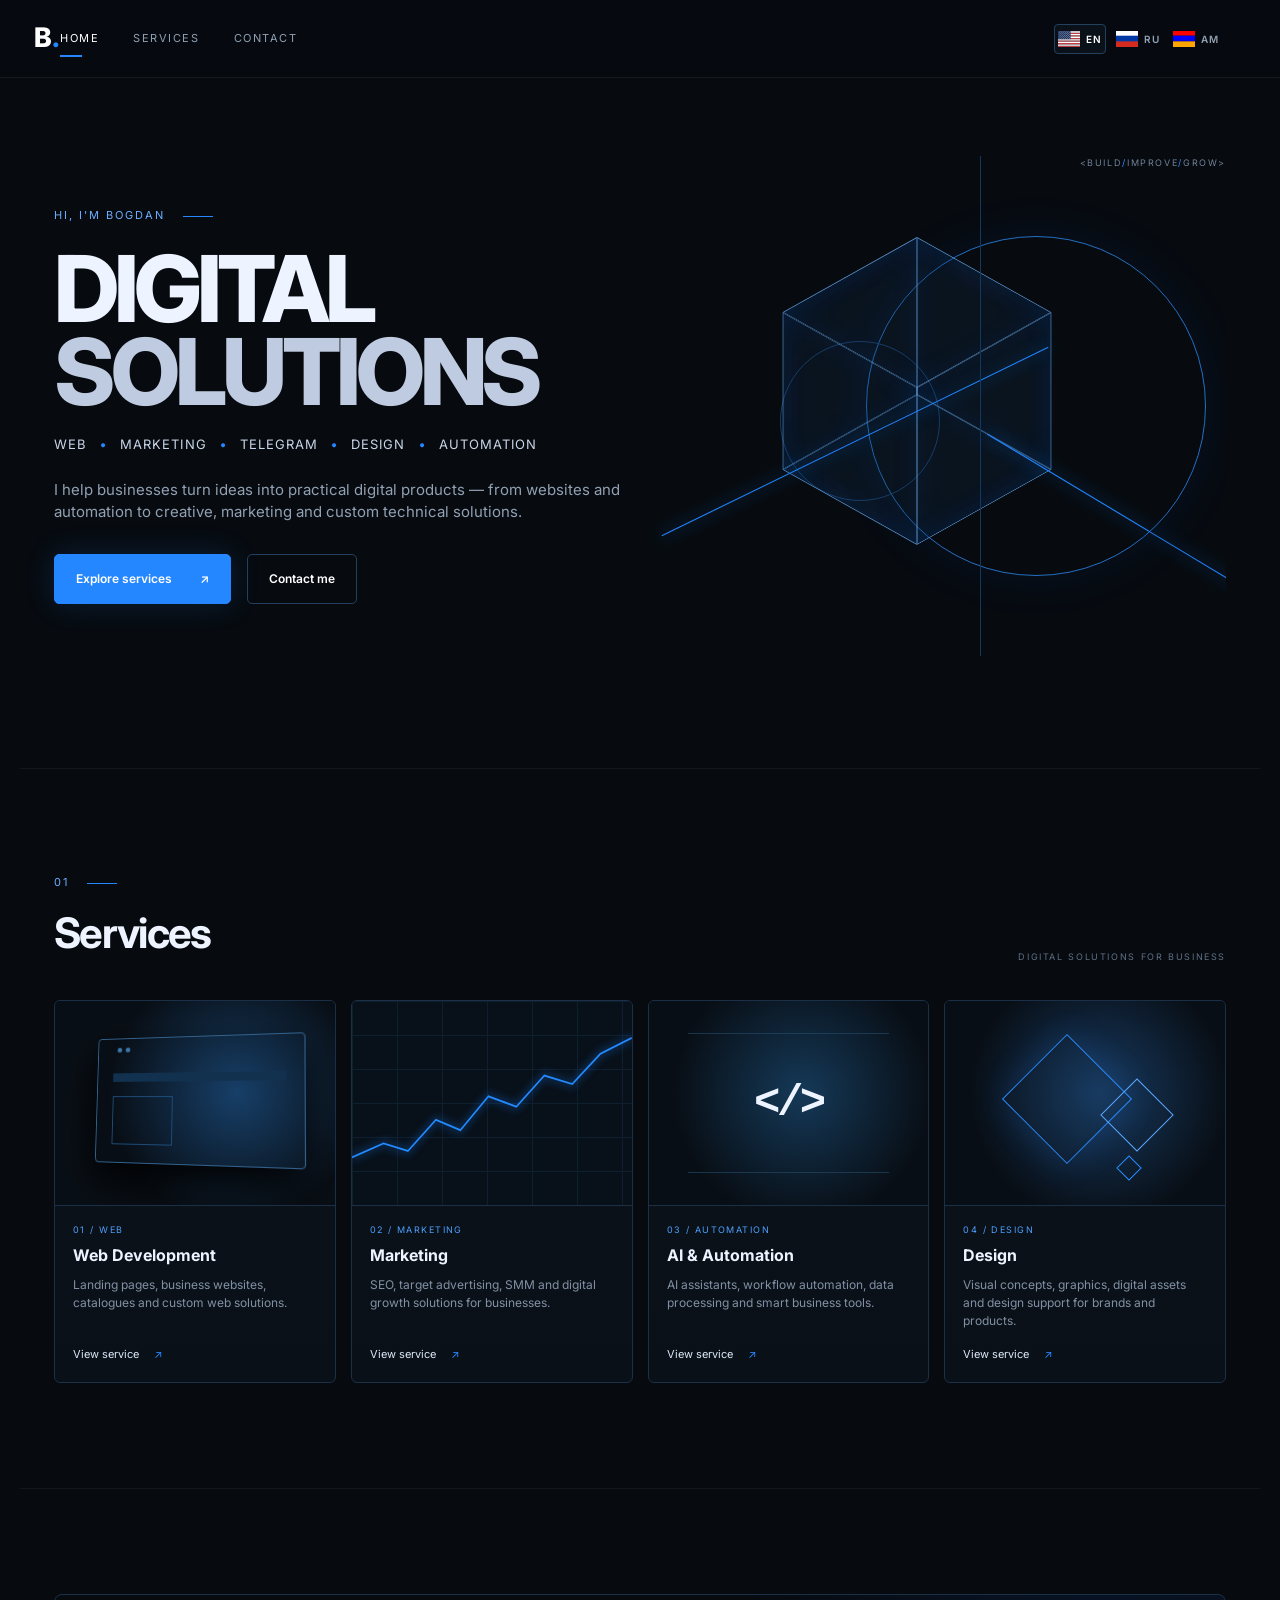
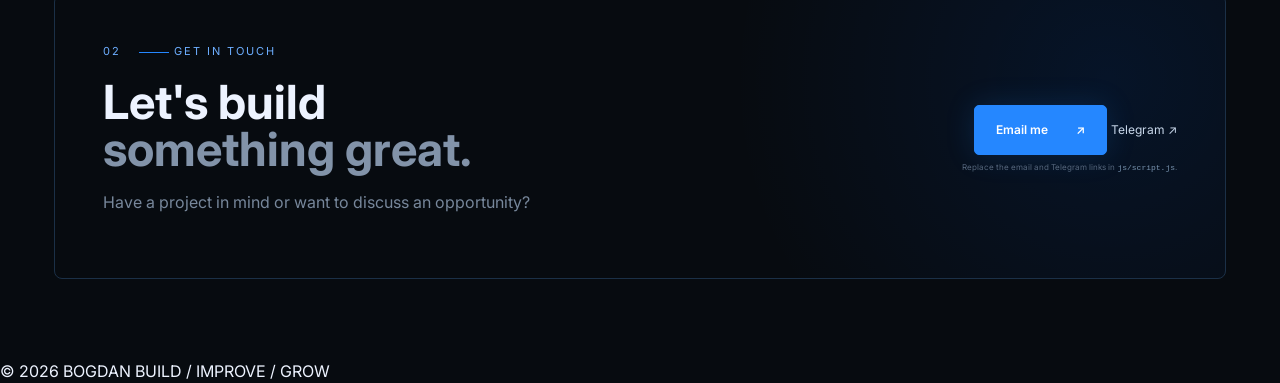
==== commit c5b67d25: "Update index.html" ====
--- a/index.html
+++ b/index.html
@@ -114,7 +114,7 @@
                         <div class="custom-code">&lt;/&gt;</div>
                         <div class="custom-lines"></div>
                     </div>
-                    <div class="project-meta">04 / AUTOMATION</div>
+                    <div class="project-meta">03 / AUTOMATION</div>
                     <h3>AI &amp; Automation</h3>
                     <p>AI assistants, workflow automation, data processing and smart business tools.</p>
                     <span class="arrow">View service <span>↗</span></span>
